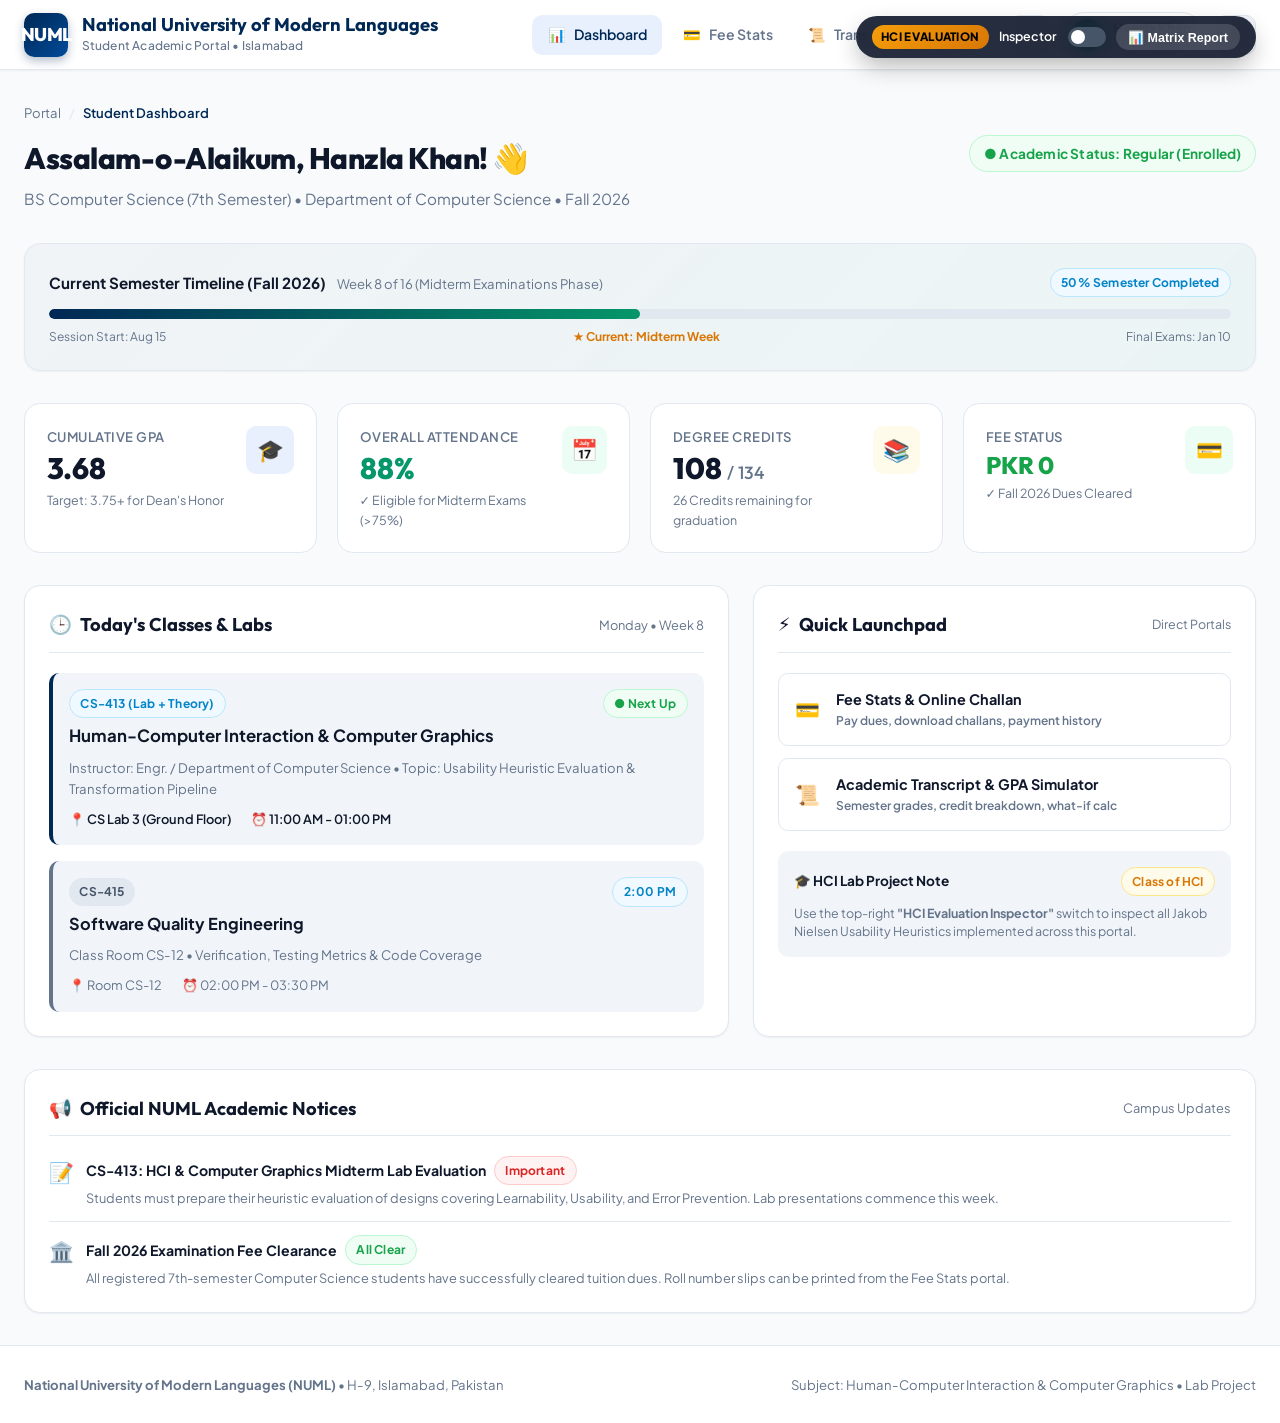
==== dashboard.html @ 7abc5b49 "Initial commit: NUML Student Portal with HCI Heuristic Evaluation (Login, Dashboard, Fee Stats, Tran" ====
<!DOCTYPE html>
<html lang="en">
<head>
  <meta charset="UTF-8">
  <meta name="viewport" content="width=device-width, initial-scale=1.0">
  <title>Student Dashboard | National University of Modern Languages</title>
  <link rel="stylesheet" href="css/style.css">
  <link rel="stylesheet" href="css/hci-inspector.css">
</head>
<body>

  <!-- Global Header (HCI: Consistency & Standards H4) -->
  <header class="portal-header" data-heuristic="H4" data-heuristic-label="H4: Consistent Header Across All Pages">
    <div class="header-inner">
      <a href="dashboard.html" class="brand-wrapper">
        <div class="numl-crest">NUML</div>
        <div class="brand-text">
          <h1>National University of Modern Languages</h1>
          <p>Student Academic Portal • Islamabad</p>
        </div>
      </a>

      <!-- Navigation Links -->
      <nav class="portal-nav" aria-label="Portal main navigation">
        <a href="dashboard.html" class="nav-link active">
          <span>📊</span> Dashboard
        </a>
        <a href="fee-stats.html" class="nav-link">
          <span>💳</span> Fee Stats
        </a>
        <a href="transcript.html" class="nav-link">
          <span>📜</span> Transcript
        </a>
      </nav>

      <!-- Right Header Actions (Theme, Profile, Logout) -->
      <div class="header-actions">
        <button class="icon-btn" id="theme-toggle-btn" aria-label="Toggle theme mode" title="Switch Light/Dark Mode">
          <span id="theme-icon">🌙</span>
        </button>

        <div class="user-profile-badge" title="Logged in as student">
          <div class="user-avatar">H</div>
          <div class="user-details">
            <div class="user-name dynamic-student-name">Hanzla Khan</div>
            <div class="user-id dynamic-student-roll">21-BSCS-042</div>
          </div>
        </div>

        <button class="icon-btn btn-logout" aria-label="Sign Out" title="Sign Out of Portal">
          <span>🚪</span>
        </button>
      </div>
    </div>
  </header>

  <!-- Main Dashboard Content -->
  <main class="main-content">
    
    <!-- Breadcrumbs (HCI: Recognition Rather Than Recall H6) -->
    <nav class="breadcrumbs" aria-label="Breadcrumb" data-heuristic="H6" data-heuristic-label="H6: Recognition via Breadcrumbs">
      <a href="dashboard.html">Portal</a>
      <span class="divider">/</span>
      <span class="current">Student Dashboard</span>
    </nav>

    <!-- Page Header & Greeting -->
    <section class="page-header">
      <div>
        <h2 class="page-title">
          Assalam-o-Alaikum, <span class="dynamic-student-name">Hanzla Khan</span>! 👋
        </h2>
        <p class="page-subtitle">
          BS Computer Science (7th Semester) • Department of Computer Science • Fall 2026
        </p>
      </div>

      <div style="display: flex; gap: 0.75rem; align-items: center;">
        <span class="badge badge-success" style="font-size: 0.85rem; padding: 0.4rem 0.85rem;">
          ● Academic Status: Regular (Enrolled)
        </span>
      </div>
    </section>

    <!-- Visibility of System Status (HCI: H1 Progress & Milestones) -->
    <section class="card" style="margin-bottom: 2rem; background: linear-gradient(135deg, rgba(0, 40, 85, 0.03) 0%, rgba(5, 150, 105, 0.05) 100%);" data-heuristic="H1" data-heuristic-label="H1: Visibility of System Status (Timeline)">
      <div style="display: flex; justify-content: space-between; align-items: center; margin-bottom: 0.75rem; flex-wrap: wrap; gap: 0.5rem;">
        <div>
          <strong style="font-size: 0.95rem; color: var(--text-main);">Current Semester Timeline (Fall 2026)</strong>
          <span style="font-size: 0.82rem; color: var(--text-muted); margin-left: 0.5rem;">Week 8 of 16 (Midterm Examinations Phase)</span>
        </div>
        <span class="badge badge-info">50% Semester Completed</span>
      </div>
      
      <!-- Visual Progress Bar -->
      <div style="height: 10px; background: var(--border-color); border-radius: var(--radius-full); overflow: hidden;">
        <div style="width: 50%; height: 100%; background: linear-gradient(90deg, var(--primary) 0%, var(--secondary) 100%); border-radius: var(--radius-full);"></div>
      </div>

      <div style="display: flex; justify-content: space-between; font-size: 0.75rem; color: var(--text-muted); margin-top: 0.5rem;">
        <span>Session Start: Aug 15</span>
        <span style="font-weight: 700; color: var(--accent-gold);">★ Current: Midterm Week</span>
        <span>Final Exams: Jan 10</span>
      </div>
    </section>

    <!-- Key Stats Grid (HCI: Aesthetic & Minimalist H8 + Recognition H6) -->
    <section class="stats-grid">
      <!-- CGPA Card -->
      <div class="stat-card" data-heuristic="H1" data-heuristic-label="H1: Instant Academic Metric">
        <div class="stat-info">
          <p class="stat-label">Cumulative GPA</p>
          <h3 class="stat-value dynamic-student-cgpa">3.68</h3>
          <span class="stat-desc">Target: 3.75+ for Dean's Honor</span>
        </div>
        <div class="stat-icon primary">🎓</div>
      </div>

      <!-- Attendance Card -->
      <div class="stat-card" data-heuristic="H1" data-heuristic-label="H1: Real-time Attendance Status">
        <div class="stat-info">
          <p class="stat-label">Overall Attendance</p>
          <h3 class="stat-value" style="color: var(--secondary);">88%</h3>
          <span class="stat-desc">✓ Eligible for Midterm Exams (>75%)</span>
        </div>
        <div class="stat-icon secondary">📅</div>
      </div>

      <!-- Credits Card -->
      <div class="stat-card" data-heuristic="H2" data-heuristic-label="H2: Real-World Credit System">
        <div class="stat-info">
          <p class="stat-label">Degree Credits</p>
          <h3 class="stat-value">108 <span style="font-size: 1.1rem; color: var(--text-muted); font-weight: 500;">/ 134</span></h3>
          <span class="stat-desc">26 Credits remaining for graduation</span>
        </div>
        <div class="stat-icon warning">📚</div>
      </div>

      <!-- Fee Status Card -->
      <div class="stat-card" data-heuristic="H1" data-heuristic-label="H1: Clear Financial Status">
        <div class="stat-info">
          <p class="stat-label">Fee Status</p>
          <h3 class="stat-value" style="color: var(--success); font-size: 1.5rem;">PKR 0</h3>
          <span class="stat-desc">✓ Fall 2026 Dues Cleared</span>
        </div>
        <div class="stat-icon secondary">💳</div>
      </div>
    </section>

    <!-- 2 Column Layout: Today's Schedule & Quick Action Launchpad -->
    <div style="display: grid; grid-template-columns: 1.4fr 1fr; gap: 1.5rem; margin-bottom: 2rem;">
      
      <!-- Today's Schedule (HCI: Real-World Match H2 & Prominence of Core Course) -->
      <div class="card" data-heuristic="H2" data-heuristic-label="H2: Authentic NUML Class Schedule">
        <div class="card-header">
          <h3 class="card-title">
            <span>🕒</span> Today's Classes & Labs
          </h3>
          <span style="font-size: 0.8rem; color: var(--text-muted);">Monday • Week 8</span>
        </div>

        <div style="display: flex; flex-direction: column; gap: 1rem;">
          
          <!-- HCI & Computer Graphics (Primary Highlight) -->
          <div style="background: var(--bg-subtle); border-left: 4px solid var(--primary); padding: 1rem; border-radius: var(--radius-md);" data-heuristic="H7" data-heuristic-label="H7: Direct Contextual Information">
            <div style="display: flex; justify-content: space-between; align-items: flex-start; margin-bottom: 0.4rem;">
              <div>
                <span class="badge badge-info" style="margin-bottom: 0.35rem;">CS-413 (Lab + Theory)</span>
                <h4 style="font-size: 1.05rem; font-weight: 700; color: var(--text-main);">
                  Human-Computer Interaction & Computer Graphics
                </h4>
              </div>
              <span class="badge badge-success">● Next Up</span>
            </div>
            
            <p style="font-size: 0.82rem; color: var(--text-muted); margin-bottom: 0.65rem;">
              Instructor: Engr. / Department of Computer Science • Topic: Usability Heuristic Evaluation & Transformation Pipeline
            </p>

            <div style="display: flex; gap: 1.25rem; font-size: 0.8rem; color: var(--text-main); font-weight: 600;">
              <span>📍 CS Lab 3 (Ground Floor)</span>
              <span>⏰ 11:00 AM - 01:00 PM</span>
            </div>
          </div>

          <!-- Software Quality Engineering -->
          <div style="background: var(--bg-subtle); border-left: 4px solid #64748b; padding: 1rem; border-radius: var(--radius-md);">
            <div style="display: flex; justify-content: space-between; align-items: flex-start; margin-bottom: 0.4rem;">
              <div>
                <span class="badge" style="background: #e2e8f0; color: #475569; margin-bottom: 0.35rem;">CS-415</span>
                <h4 style="font-size: 1.02rem; font-weight: 700; color: var(--text-main);">
                  Software Quality Engineering
                </h4>
              </div>
              <span class="badge badge-info">2:00 PM</span>
            </div>
            
            <p style="font-size: 0.82rem; color: var(--text-muted); margin-bottom: 0.65rem;">
              Class Room CS-12 • Verification, Testing Metrics & Code Coverage
            </p>

            <div style="display: flex; gap: 1.25rem; font-size: 0.8rem; color: var(--text-muted);">
              <span>📍 Room CS-12</span>
              <span>⏰ 02:00 PM - 03:30 PM</span>
            </div>
          </div>

        </div>
      </div>

      <!-- Quick Action Launchpad (HCI: Flexibility & Efficiency of Use H7) -->
      <div class="card" data-heuristic="H7" data-heuristic-label="H7: Flexibility & Fast Navigation Shortcuts">
        <div class="card-header">
          <h3 class="card-title">
            <span>⚡</span> Quick Launchpad
          </h3>
          <span style="font-size: 0.78rem; color: var(--text-muted);">Direct Portals</span>
        </div>

        <div style="display: flex; flex-direction: column; gap: 0.75rem;">
          <a href="fee-stats.html" class="btn btn-outline" style="justify-content: flex-start; padding: 0.9rem 1rem;">
            <span style="font-size: 1.25rem;">💳</span>
            <div style="text-align: left; margin-left: 0.5rem;">
              <div style="font-weight: 700; font-size: 0.9rem;">Fee Stats & Online Challan</div>
              <div style="font-size: 0.75rem; color: var(--text-muted);">Pay dues, download challans, payment history</div>
            </div>
          </a>

          <a href="transcript.html" class="btn btn-outline" style="justify-content: flex-start; padding: 0.9rem 1rem;">
            <span style="font-size: 1.25rem;">📜</span>
            <div style="text-align: left; margin-left: 0.5rem;">
              <div style="font-weight: 700; font-size: 0.9rem;">Academic Transcript & GPA Simulator</div>
              <div style="font-size: 0.75rem; color: var(--text-muted);">Semester grades, credit breakdown, what-if calc</div>
            </div>
          </a>

          <div style="background: var(--bg-subtle); padding: 1rem; border-radius: var(--radius-md); margin-top: 0.5rem;">
            <div style="display: flex; align-items: center; justify-content: space-between; margin-bottom: 0.5rem;">
              <strong style="font-size: 0.85rem;">🎓 HCI Lab Project Note</strong>
              <span class="badge badge-warning">Class of HCI</span>
            </div>
            <p style="font-size: 0.78rem; color: var(--text-muted); line-height: 1.5;">
              Use the top-right <strong>"HCI Evaluation Inspector"</strong> switch to inspect all Jakob Nielsen Usability Heuristics implemented across this portal.
            </p>
          </div>
        </div>
      </div>

    </div>

    <!-- Official NUML Academic Announcements (HCI: Help & Recognition H10) -->
    <section class="card" data-heuristic="H10" data-heuristic-label="H10: Announcements & Timely Help">
      <div class="card-header">
        <h3 class="card-title">
          <span>📢</span> Official NUML Academic Notices
        </h3>
        <span style="font-size: 0.8rem; color: var(--text-muted);">Campus Updates</span>
      </div>

      <div style="display: flex; flex-direction: column; gap: 0.85rem;">
        <div style="display: flex; align-items: flex-start; gap: 0.75rem; padding-bottom: 0.75rem; border-bottom: 1px solid var(--border-color);">
          <span style="font-size: 1.25rem;">📝</span>
          <div>
            <div style="display: flex; align-items: center; gap: 0.5rem;">
              <strong style="font-size: 0.88rem;">CS-413: HCI & Computer Graphics Midterm Lab Evaluation</strong>
              <span class="badge badge-danger">Important</span>
            </div>
            <p style="font-size: 0.8rem; color: var(--text-muted); margin-top: 0.2rem;">
              Students must prepare their heuristic evaluation of designs covering Learnability, Usability, and Error Prevention. Lab presentations commence this week.
            </p>
          </div>
        </div>

        <div style="display: flex; align-items: flex-start; gap: 0.75rem;">
          <span style="font-size: 1.25rem;">🏛️</span>
          <div>
            <div style="display: flex; align-items: center; gap: 0.5rem;">
              <strong style="font-size: 0.88rem;">Fall 2026 Examination Fee Clearance</strong>
              <span class="badge badge-success">All Clear</span>
            </div>
            <p style="font-size: 0.8rem; color: var(--text-muted); margin-top: 0.2rem;">
              All registered 7th-semester Computer Science students have successfully cleared tuition dues. Roll number slips can be printed from the Fee Stats portal.
            </p>
          </div>
        </div>
      </div>
    </section>

  </main>

  <!-- Global Footer -->
  <footer class="portal-footer">
    <div class="footer-inner">
      <div>
        <strong>National University of Modern Languages (NUML)</strong> • H-9, Islamabad, Pakistan
      </div>
      <div>
        Subject: Human-Computer Interaction & Computer Graphics • Lab Project
      </div>
    </div>
  </footer>

  <div id="toast-container"></div>

  <!-- Scripts -->
  <script src="js/app.js"></script>
  <script src="js/hci-inspector.js"></script>
</body>
</html>
---- css/style.css ----
/* ==========================================================================
   NUML Student Portal - HCI Evaluation Design System
   Designed for: Easy to Learn, Easy to Use, Less Error
   Colors: NUML Official Navy Blue (#002855), Emerald (#059669), Gold (#d97706)
   ========================================================================== */

@import url('https://fonts.googleapis.com/css2?family=Plus+Jakarta+Sans:wght@300;400;500;600;700;800&family=Outfit:wght@500;600;700;800&family=JetBrains+Mono:wght@400;500;600&display=swap');

:root {
  /* Color Palette - Light Mode */
  --primary: #002855;
  --primary-hover: #001a38;
  --primary-light: #e8f0fe;
  --primary-subtle: #1e40af;
  
  --secondary: #059669;
  --secondary-hover: #047857;
  --secondary-light: #ecfdf5;

  --accent-gold: #d97706;
  --accent-gold-light: #fffbeb;

  --bg-main: #f8fafc;
  --bg-surface: #ffffff;
  --bg-surface-elevated: #ffffff;
  --bg-subtle: #f1f5f9;
  
  --text-main: #0f172a;
  --text-muted: #64748b;
  --text-inverse: #ffffff;
  
  --border-color: #e2e8f0;
  --border-focus: #002855;
  
  --danger: #dc2626;
  --danger-bg: #fef2f2;
  --danger-border: #fecaca;

  --warning: #d97706;
  --warning-bg: #fffbeb;
  --warning-border: #fde68a;

  --success: #16a34a;
  --success-bg: #f0fdf4;
  --success-border: #bbf7d0;

  --info: #0284c7;
  --info-bg: #f0f9ff;
  --info-border: #bae6fd;

  /* Typography */
  --font-sans: 'Plus Jakarta Sans', system-ui, -apple-system, sans-serif;
  --font-display: 'Outfit', var(--font-sans);
  --font-mono: 'JetBrains Mono', monospace;

  /* Elevation & Shadows */
  --shadow-sm: 0 1px 2px 0 rgb(0 0 0 / 0.05);
  --shadow-md: 0 4px 6px -1px rgb(0 0 0 / 0.07), 0 2px 4px -2px rgb(0 0 0 / 0.07);
  --shadow-lg: 0 10px 15px -3px rgb(0 0 0 / 0.08), 0 4px 6px -4px rgb(0 0 0 / 0.05);
  --shadow-xl: 0 20px 25px -5px rgb(0 0 0 / 0.1), 0 8px 10px -6px rgb(0 0 0 / 0.1);

  /* Radii */
  --radius-sm: 6px;
  --radius-md: 10px;
  --radius-lg: 16px;
  --radius-xl: 24px;
  --radius-full: 9999px;

  /* Transitions */
  --transition: all 0.2s cubic-bezier(0.4, 0, 0.2, 1);
  --transition-smooth: all 0.35s cubic-bezier(0.16, 1, 0.3, 1);
}

/* Dark Mode Theme */
[data-theme="dark"] {
  --bg-main: #0b1120;
  --bg-surface: #131d31;
  --bg-surface-elevated: #1e293b;
  --bg-subtle: #192338;
  
  --text-main: #f8fafc;
  --text-muted: #94a3b8;
  --text-inverse: #0f172a;
  
  --border-color: #27354f;
  --border-focus: #3b82f6;

  --primary-light: #1e293b;
  --secondary-light: #064e3b;
  --accent-gold-light: #451a03;

  --danger-bg: #450a0a;
  --danger-border: #7f1d1d;

  --warning-bg: #451a03;
  --warning-border: #78350f;

  --success-bg: #052e16;
  --success-border: #14532d;

  --info-bg: #082f49;
  --info-border: #075985;

  --shadow-md: 0 4px 12px 0 rgb(0 0 0 / 0.3);
  --shadow-lg: 0 12px 24px -4px rgb(0 0 0 / 0.4);
}

/* Reset & Box Sizing */
*, *::before, *::after {
  box-sizing: border-box;
  margin: 0;
  padding: 0;
}

body {
  font-family: var(--font-sans);
  background-color: var(--bg-main);
  color: var(--text-main);
  line-height: 1.6;
  min-height: 100vh;
  display: flex;
  flex-direction: column;
  -webkit-font-smoothing: antialiased;
  transition: background-color 0.3s ease, color 0.3s ease;
}

/* Accessible focus outline */
:focus-visible {
  outline: 2px solid var(--accent-gold);
  outline-offset: 3px;
}

/* ==========================================================================
   Header & Navigation
   ========================================================================== */
.portal-header {
  background: var(--bg-surface);
  border-bottom: 1px solid var(--border-color);
  position: sticky;
  top: 0;
  z-index: 100;
  backdrop-filter: blur(12px);
  box-shadow: var(--shadow-sm);
  transition: var(--transition);
}

.header-inner {
  max-width: 1320px;
  margin: 0 auto;
  padding: 0.75rem 1.5rem;
  display: flex;
  align-items: center;
  justify-content: space-between;
  gap: 1rem;
}

.brand-wrapper {
  display: flex;
  align-items: center;
  gap: 0.85rem;
  text-decoration: none;
  color: inherit;
}

.numl-crest {
  width: 44px;
  height: 44px;
  border-radius: var(--radius-md);
  background: linear-gradient(135deg, var(--primary) 0%, #004b99 100%);
  display: flex;
  align-items: center;
  justify-content: center;
  color: #fff;
  font-weight: 800;
  font-family: var(--font-display);
  font-size: 1.15rem;
  box-shadow: 0 4px 10px rgba(0, 40, 85, 0.3);
  letter-spacing: -0.5px;
}

.brand-text h1 {
  font-family: var(--font-display);
  font-size: 1.15rem;
  font-weight: 700;
  line-height: 1.2;
  color: var(--primary);
}

[data-theme="dark"] .brand-text h1 {
  color: #93c5fd;
}

.brand-text p {
  font-size: 0.75rem;
  color: var(--text-muted);
  font-weight: 500;
  letter-spacing: 0.2px;
}

/* Navigation Links */
.portal-nav {
  display: flex;
  align-items: center;
  gap: 0.35rem;
}

.nav-link {
  display: inline-flex;
  align-items: center;
  gap: 0.5rem;
  padding: 0.55rem 0.95rem;
  font-size: 0.88rem;
  font-weight: 600;
  color: var(--text-muted);
  text-decoration: none;
  border-radius: var(--radius-md);
  transition: var(--transition);
}

.nav-link:hover {
  color: var(--primary);
  background-color: var(--bg-subtle);
}

[data-theme="dark"] .nav-link:hover {
  color: #60a5fa;
}

.nav-link.active {
  color: var(--primary);
  background-color: var(--primary-light);
}

[data-theme="dark"] .nav-link.active {
  color: #93c5fd;
  background-color: rgba(59, 130, 246, 0.15);
}

.nav-badge {
  font-size: 0.7rem;
  padding: 0.15rem 0.45rem;
  border-radius: var(--radius-full);
  background: var(--danger);
  color: white;
  font-weight: 700;
}

/* Header Utilities */
.header-actions {
  display: flex;
  align-items: center;
  gap: 0.75rem;
}

.icon-btn {
  background: var(--bg-subtle);
  border: 1px solid var(--border-color);
  color: var(--text-main);
  width: 40px;
  height: 40px;
  border-radius: var(--radius-md);
  display: flex;
  align-items: center;
  justify-content: center;
  cursor: pointer;
  transition: var(--transition);
}

.icon-btn:hover {
  background: var(--border-color);
  transform: translateY(-1px);
}

.user-profile-badge {
  display: flex;
  align-items: center;
  gap: 0.65rem;
  padding: 0.35rem 0.75rem 0.35rem 0.45rem;
  border: 1px solid var(--border-color);
  border-radius: var(--radius-full);
  background: var(--bg-surface);
  text-decoration: none;
  color: inherit;
  transition: var(--transition);
}

.user-profile-badge:hover {
  border-color: var(--primary);
}

.user-avatar {
  width: 32px;
  height: 32px;
  border-radius: var(--radius-full);
  background: linear-gradient(135deg, var(--secondary) 0%, #10b981 100%);
  color: white;
  display: flex;
  align-items: center;
  justify-content: center;
  font-weight: 700;
  font-size: 0.85rem;
}

.user-details {
  line-height: 1.2;
}

.user-name {
  font-size: 0.82rem;
  font-weight: 700;
}

.user-id {
  font-size: 0.7rem;
  color: var(--text-muted);
}

/* ==========================================================================
   Layout & Containers
   ========================================================================== */
.main-content {
  flex: 1;
  max-width: 1320px;
  width: 100%;
  margin: 0 auto;
  padding: 2rem 1.5rem;
}

.page-header {
  margin-bottom: 2rem;
  display: flex;
  justify-content: space-between;
  align-items: flex-start;
  flex-wrap: wrap;
  gap: 1rem;
}

.page-title {
  font-family: var(--font-display);
  font-size: 1.85rem;
  font-weight: 800;
  color: var(--text-main);
  letter-spacing: -0.5px;
}

.page-subtitle {
  color: var(--text-muted);
  font-size: 0.95rem;
  margin-top: 0.25rem;
}

/* Breadcrumbs (HCI: Recognition over Recall) */
.breadcrumbs {
  display: flex;
  align-items: center;
  gap: 0.5rem;
  font-size: 0.82rem;
  color: var(--text-muted);
  margin-bottom: 0.75rem;
}

.breadcrumbs a {
  color: var(--text-muted);
  text-decoration: none;
  transition: var(--transition);
}

.breadcrumbs a:hover {
  color: var(--primary);
}

.breadcrumbs span.divider {
  color: var(--border-color);
}

.breadcrumbs .current {
  color: var(--primary);
  font-weight: 600;
}

/* ==========================================================================
   Cards & Surfaces
   ========================================================================== */
.card {
  background: var(--bg-surface);
  border: 1px solid var(--border-color);
  border-radius: var(--radius-lg);
  padding: 1.5rem;
  box-shadow: var(--shadow-sm);
  transition: var(--transition);
}

.card:hover {
  box-shadow: var(--shadow-md);
}

.card-header {
  display: flex;
  justify-content: space-between;
  align-items: center;
  margin-bottom: 1.25rem;
  padding-bottom: 0.75rem;
  border-bottom: 1px solid var(--border-color);
}

.card-title {
  font-family: var(--font-display);
  font-size: 1.15rem;
  font-weight: 700;
  display: flex;
  align-items: center;
  gap: 0.5rem;
}

/* Metric / Stat Cards */
.stats-grid {
  display: grid;
  grid-template-columns: repeat(auto-fit, minmax(240px, 1fr));
  gap: 1.25rem;
  margin-bottom: 2rem;
}

.stat-card {
  background: var(--bg-surface);
  border: 1px solid var(--border-color);
  border-radius: var(--radius-lg);
  padding: 1.35rem;
  display: flex;
  align-items: flex-start;
  justify-content: space-between;
  transition: var(--transition);
}

.stat-card:hover {
  transform: translateY(-2px);
  box-shadow: var(--shadow-md);
  border-color: #cbd5e1;
}

.stat-info p.stat-label {
  font-size: 0.82rem;
  font-weight: 600;
  text-transform: uppercase;
  letter-spacing: 0.5px;
  color: var(--text-muted);
  margin-bottom: 0.35rem;
}

.stat-info h3.stat-value {
  font-family: var(--font-display);
  font-size: 1.85rem;
  font-weight: 800;
  line-height: 1.1;
  color: var(--text-main);
}

.stat-info span.stat-desc {
  font-size: 0.78rem;
  color: var(--text-muted);
  display: block;
  margin-top: 0.35rem;
}

.stat-icon {
  width: 48px;
  height: 48px;
  border-radius: var(--radius-md);
  display: flex;
  align-items: center;
  justify-content: center;
  font-size: 1.35rem;
}

.stat-icon.primary { background: var(--primary-light); color: var(--primary); }
.stat-icon.secondary { background: var(--secondary-light); color: var(--secondary); }
.stat-icon.warning { background: var(--accent-gold-light); color: var(--accent-gold); }
.stat-icon.danger { background: var(--danger-bg); color: var(--danger); }

/* ==========================================================================
   Buttons & Interactive Elements
   ========================================================================== */
.btn {
  display: inline-flex;
  align-items: center;
  justify-content: center;
  gap: 0.5rem;
  padding: 0.65rem 1.25rem;
  font-family: var(--font-sans);
  font-size: 0.9rem;
  font-weight: 600;
  border-radius: var(--radius-md);
  border: 1px solid transparent;
  cursor: pointer;
  text-decoration: none;
  transition: var(--transition);
}

.btn-primary {
  background: var(--primary);
  color: #ffffff;
}

.btn-primary:hover {
  background: var(--primary-hover);
  box-shadow: 0 4px 12px rgba(0, 40, 85, 0.25);
  transform: translateY(-1px);
}

.btn-secondary {
  background: var(--secondary);
  color: #ffffff;
}

.btn-secondary:hover {
  background: var(--secondary-hover);
  box-shadow: 0 4px 12px rgba(5, 150, 105, 0.25);
  transform: translateY(-1px);
}

.btn-outline {
  background: transparent;
  border-color: var(--border-color);
  color: var(--text-main);
}

.btn-outline:hover {
  background: var(--bg-subtle);
  border-color: var(--text-muted);
}

.btn-danger {
  background: var(--danger);
  color: #ffffff;
}

.btn-danger:hover {
  background: #b91c1c;
}

.btn-sm {
  padding: 0.4rem 0.85rem;
  font-size: 0.8rem;
  border-radius: var(--radius-sm);
}

.btn-lg {
  padding: 0.85rem 1.65rem;
  font-size: 1rem;
}

.btn-full {
  width: 100%;
}

/* ==========================================================================
   Modern Forms & Input Validation (HCI: Less Error)
   Adhering to modern-web-guidance: :user-invalid and :user-valid
   ========================================================================== */
.form-group {
  margin-bottom: 1.25rem;
  position: relative;
}

.form-label {
  display: flex;
  justify-content: space-between;
  align-items: center;
  font-size: 0.85rem;
  font-weight: 600;
  color: var(--text-main);
  margin-bottom: 0.35rem;
}

.form-hint {
  font-size: 0.78rem;
  color: var(--text-muted);
  display: block;
  margin-bottom: 0.35rem;
}

.input-wrapper {
  position: relative;
  display: flex;
  align-items: center;
}

.input-icon {
  position: absolute;
  left: 1rem;
  color: var(--text-muted);
  pointer-events: none;
}

.form-control {
  width: 100%;
  padding: 0.75rem 1rem;
  font-size: 0.92rem;
  font-family: var(--font-sans);
  background: var(--bg-surface);
  border: 1.5px solid var(--border-color);
  border-radius: var(--radius-md);
  color: var(--text-main);
  transition: var(--transition);
}

.input-with-icon {
  padding-left: 2.75rem;
}

.input-action-btn {
  position: absolute;
  right: 0.75rem;
  background: none;
  border: none;
  color: var(--text-muted);
  cursor: pointer;
  padding: 0.25rem;
  display: flex;
  align-items: center;
  justify-content: center;
  font-size: 1.1rem;
}

.form-control:focus {
  border-color: var(--border-focus);
  box-shadow: 0 0 0 3px rgba(0, 40, 85, 0.15);
  outline: none;
}

/* Modern Web Guidance for Validation */
.form-control:user-invalid {
  border-color: var(--danger);
  background-color: var(--danger-bg);
}

.form-control:user-valid:not(:placeholder-shown) {
  border-color: var(--success);
}

.field-error-msg {
  display: none;
  color: var(--danger);
  font-size: 0.78rem;
  font-weight: 500;
  margin-top: 0.35rem;
  gap: 0.35rem;
  align-items: center;
}

.form-control:user-invalid + .field-error-msg,
.input-wrapper:has(.form-control:user-invalid) + .field-error-msg {
  display: flex;
}

/* Password rules checklist */
.password-rules {
  background: var(--bg-subtle);
  border: 1px solid var(--border-color);
  border-radius: var(--radius-md);
  padding: 0.75rem 1rem;
  margin-top: 0.5rem;
  font-size: 0.78rem;
  list-style: none;
}

.password-rules li {
  display: flex;
  align-items: center;
  gap: 0.5rem;
  color: var(--text-muted);
  margin-bottom: 0.25rem;
}

.password-rules li.valid {
  color: var(--success);
  font-weight: 600;
}

.password-rules li.invalid {
  color: var(--text-muted);
}

/* Capslock indicator */
.capslock-alert {
  display: none;
  background: var(--warning-bg);
  border: 1px solid var(--warning-border);
  color: var(--warning);
  font-size: 0.75rem;
  font-weight: 600;
  padding: 0.35rem 0.65rem;
  border-radius: var(--radius-sm);
  margin-top: 0.35rem;
  align-items: center;
  gap: 0.35rem;
}

/* ==========================================================================
   Data Tables & Badges
   ========================================================================== */
.table-container {
  overflow-x: auto;
  border: 1px solid var(--border-color);
  border-radius: var(--radius-md);
  background: var(--bg-surface);
}

.data-table {
  width: 100%;
  border-collapse: collapse;
  text-align: left;
  font-size: 0.88rem;
}

.data-table th {
  background: var(--bg-subtle);
  color: var(--text-muted);
  font-weight: 700;
  font-size: 0.75rem;
  text-transform: uppercase;
  letter-spacing: 0.5px;
  padding: 0.9rem 1.25rem;
  border-bottom: 1px solid var(--border-color);
}

.data-table td {
  padding: 1rem 1.25rem;
  border-bottom: 1px solid var(--border-color);
  color: var(--text-main);
  vertical-align: middle;
}

.data-table tbody tr:last-child td {
  border-bottom: none;
}

.data-table tbody tr:hover {
  background-color: rgba(0, 40, 85, 0.02);
}

[data-theme="dark"] .data-table tbody tr:hover {
  background-color: rgba(255, 255, 255, 0.02);
}

/* Status Badges */
.badge {
  display: inline-flex;
  align-items: center;
  gap: 0.35rem;
  padding: 0.25rem 0.65rem;
  border-radius: var(--radius-full);
  font-size: 0.75rem;
  font-weight: 700;
  letter-spacing: 0.2px;
}

.badge-success {
  background: var(--success-bg);
  color: var(--success);
  border: 1px solid var(--success-border);
}

.badge-warning {
  background: var(--warning-bg);
  color: var(--warning);
  border: 1px solid var(--warning-border);
}

.badge-danger {
  background: var(--danger-bg);
  color: var(--danger);
  border: 1px solid var(--danger-border);
}

.badge-info {
  background: var(--info-bg);
  color: var(--info);
  border: 1px solid var(--info-border);
}

/* ==========================================================================
   Modals & Native Dialog (HCI: Error Prevention)
   ========================================================================== */
dialog.modal {
  border: none;
  border-radius: var(--radius-xl);
  background: var(--bg-surface);
  color: var(--text-main);
  box-shadow: var(--shadow-xl);
  padding: 0;
  max-width: 540px;
  width: 90%;
  margin: auto;
  position: fixed;
  inset: 0;
  z-index: 1000;
}

dialog.modal::backdrop {
  background: rgba(15, 23, 42, 0.65);
  backdrop-filter: blur(4px);
}

.modal-content {
  padding: 1.75rem;
}

.modal-header {
  display: flex;
  align-items: center;
  justify-content: space-between;
  margin-bottom: 1.25rem;
}

.modal-title {
  font-family: var(--font-display);
  font-size: 1.35rem;
  font-weight: 700;
}

.modal-body {
  margin-bottom: 1.5rem;
  color: var(--text-muted);
  font-size: 0.92rem;
}

.modal-footer {
  display: flex;
  justify-content: flex-end;
  gap: 0.75rem;
  padding-top: 1.25rem;
  border-top: 1px solid var(--border-color);
}

/* ==========================================================================
   Undo Toast Notification (HCI: User Control & Freedom)
   ========================================================================== */
#toast-container {
  position: fixed;
  bottom: 2rem;
  right: 2rem;
  z-index: 9999;
  display: flex;
  flex-direction: column;
  gap: 0.75rem;
  pointer-events: none;
}

.toast {
  pointer-events: auto;
  background: #0f172a;
  color: #ffffff;
  padding: 1rem 1.25rem;
  border-radius: var(--radius-lg);
  box-shadow: var(--shadow-xl);
  display: flex;
  align-items: center;
  gap: 1rem;
  min-width: 320px;
  max-width: 450px;
  animation: slideInUp 0.35s cubic-bezier(0.16, 1, 0.3, 1);
  border: 1px solid rgba(255, 255, 255, 0.1);
}

[data-theme="dark"] .toast {
  background: #1e293b;
  border-color: #334155;
}

.toast-content {
  flex: 1;
}

.toast-title {
  font-weight: 700;
  font-size: 0.88rem;
  display: flex;
  align-items: center;
  gap: 0.35rem;
}

.toast-desc {
  font-size: 0.78rem;
  color: #94a3b8;
  margin-top: 0.2rem;
}

.toast-action-btn {
  background: var(--accent-gold);
  color: #000;
  font-weight: 700;
  padding: 0.35rem 0.75rem;
  border-radius: var(--radius-sm);
  border: none;
  cursor: pointer;
  font-size: 0.8rem;
  transition: var(--transition);
}

.toast-action-btn:hover {
  background: #f59e0b;
}

.toast-progress {
  height: 3px;
  background: rgba(255, 255, 255, 0.2);
  border-radius: var(--radius-full);
  margin-top: 0.5rem;
  overflow: hidden;
}

.toast-progress-bar {
  height: 100%;
  background: var(--accent-gold);
  width: 100%;
  animation: countdown 5s linear forwards;
}

@keyframes countdown {
  from { width: 100%; }
  to { width: 0%; }
}

@keyframes slideInUp {
  from {
    transform: translateY(100%);
    opacity: 0;
  }
  to {
    transform: translateY(0);
    opacity: 1;
  }
}

/* ==========================================================================
   Login Specific Styles
   ========================================================================== */
.login-page-body {
  background: radial-gradient(circle at 10% 20%, rgba(0, 40, 85, 0.05) 0%, rgba(5, 150, 105, 0.03) 90%), var(--bg-main);
  min-height: 100vh;
  display: flex;
  align-items: center;
  justify-content: center;
  padding: 1.5rem;
}

.login-card-container {
  width: 100%;
  max-width: 460px;
}

.login-brand-header {
  text-align: center;
  margin-bottom: 2rem;
}

.login-brand-logo {
  width: 64px;
  height: 64px;
  margin: 0 auto 1rem;
  background: linear-gradient(135deg, var(--primary) 0%, #004b99 100%);
  border-radius: var(--radius-lg);
  display: flex;
  align-items: center;
  justify-content: center;
  color: #fff;
  font-family: var(--font-display);
  font-size: 1.6rem;
  font-weight: 800;
  box-shadow: 0 10px 25px rgba(0, 40, 85, 0.25);
}

.login-card {
  background: var(--bg-surface);
  border: 1px solid var(--border-color);
  border-radius: var(--radius-xl);
  padding: 2.25rem 2rem;
  box-shadow: var(--shadow-xl);
}

.demo-credentials-box {
  background: var(--bg-subtle);
  border: 1px dashed var(--border-color);
  border-radius: var(--radius-md);
  padding: 0.85rem 1rem;
  margin-bottom: 1.5rem;
  display: flex;
  align-items: center;
  justify-content: space-between;
}

.demo-text {
  font-size: 0.8rem;
  color: var(--text-muted);
}

.demo-text strong {
  color: var(--text-main);
}

/* ==========================================================================
   Footer
   ========================================================================== */
.portal-footer {
  background: var(--bg-surface);
  border-top: 1px solid var(--border-color);
  padding: 1.75rem 1.5rem;
  margin-top: auto;
  font-size: 0.82rem;
  color: var(--text-muted);
}

.footer-inner {
  max-width: 1320px;
  margin: 0 auto;
  display: flex;
  align-items: center;
  justify-content: space-between;
  flex-wrap: wrap;
  gap: 1rem;
}

/* ==========================================================================
   Responsive Breakpoints
   ========================================================================== */
@media (max-width: 900px) {
  .portal-nav {
    display: none; /* toggleable on mobile */
  }
  .header-inner {
    padding: 0.75rem 1rem;
  }
}

@media (max-width: 640px) {
  .stats-grid {
    grid-template-columns: 1fr;
  }
  .card-header {
    flex-direction: column;
    align-items: flex-start;
    gap: 0.75rem;
  }
}

/* Print Styles */
@media print {
  .portal-header, .portal-footer, .btn, .icon-btn, #toast-container, .hci-inspector-bar {
    display: none !important;
  }
  body {
    background: white !important;
    color: black !important;
  }
  .card {
    border: 1px solid #ccc !important;
    box-shadow: none !important;
  }
}
---- css/hci-inspector.css ----
/* ==========================================================================
   HCI Heuristic Evaluation Inspector Styles
   Provides interactive visual overlays for Jakob Nielsen's 10 Usability Heuristics
   and Learnability, Usability, Error-Prevention dimensions.
   ========================================================================== */

/* Floating Control Bar */
.hci-floating-bar {
  position: fixed;
  top: 1rem;
  right: 1.5rem;
  z-index: 9990;
  display: flex;
  align-items: center;
  gap: 0.65rem;
  background: rgba(15, 23, 42, 0.9);
  color: #ffffff;
  padding: 0.5rem 1rem;
  border-radius: var(--radius-full);
  box-shadow: 0 10px 25px -3px rgba(0, 0, 0, 0.3), 0 0 0 1px rgba(255, 255, 255, 0.15);
  backdrop-filter: blur(12px);
  font-size: 0.82rem;
  font-weight: 600;
  transition: transform 0.25s ease, box-shadow 0.25s ease;
}

.hci-floating-bar:hover {
  transform: translateY(-2px);
  box-shadow: 0 14px 28px -4px rgba(0, 0, 0, 0.4);
}

.hci-badge-tag {
  background: linear-gradient(135deg, #f59e0b 0%, #d97706 100%);
  color: #000;
  padding: 0.2rem 0.6rem;
  border-radius: var(--radius-full);
  font-size: 0.72rem;
  font-weight: 800;
  letter-spacing: 0.3px;
  text-transform: uppercase;
}

/* Switch styling */
.hci-switch {
  position: relative;
  display: inline-block;
  width: 38px;
  height: 20px;
}

.hci-switch input {
  opacity: 0;
  width: 0;
  height: 0;
}

.hci-slider {
  position: absolute;
  cursor: pointer;
  inset: 0;
  background-color: #475569;
  transition: .3s;
  border-radius: 20px;
}

.hci-slider:before {
  position: absolute;
  content: "";
  height: 14px;
  width: 14px;
  left: 3px;
  bottom: 3px;
  background-color: white;
  transition: .3s;
  border-radius: 50%;
}

.hci-switch input:checked + .hci-slider {
  background-color: #10b981;
}

.hci-switch input:checked + .hci-slider:before {
  transform: translateX(18px);
}

.hci-report-btn {
  background: rgba(255, 255, 255, 0.15);
  color: #fff;
  border: none;
  padding: 0.35rem 0.75rem;
  border-radius: var(--radius-full);
  font-size: 0.78rem;
  font-weight: 600;
  cursor: pointer;
  transition: background 0.2s ease;
  display: inline-flex;
  align-items: center;
  gap: 0.35rem;
}

.hci-report-btn:hover {
  background: rgba(255, 255, 255, 0.28);
}

/* Highlight Overlays when Inspector is ACTIVE */
body.hci-inspector-active [data-heuristic] {
  position: relative !important;
  outline: 2px dashed #f59e0b !important;
  outline-offset: 4px !important;
  transition: outline 0.2s ease;
}

body.hci-inspector-active [data-heuristic]:hover {
  outline-color: #10b981 !important;
  outline-width: 2.5px !important;
}

/* Floating Heuristic Pin */
body.hci-inspector-active [data-heuristic]::after {
  content: attr(data-heuristic-label);
  position: absolute;
  top: -12px;
  right: 12px;
  background: #0f172a;
  color: #fde047;
  font-family: var(--font-mono);
  font-size: 0.68rem;
  font-weight: 700;
  padding: 0.15rem 0.5rem;
  border-radius: var(--radius-sm);
  border: 1px solid #f59e0b;
  box-shadow: 0 4px 8px rgba(0,0,0,0.3);
  z-index: 50;
  pointer-events: none;
  white-space: nowrap;
  letter-spacing: 0.3px;
  animation: popIn 0.25s ease-out;
}

@keyframes popIn {
  from { transform: scale(0.7); opacity: 0; }
  to { transform: scale(1); opacity: 1; }
}

/* Heuristic Modal Content */
.hci-modal-dialog {
  max-width: 820px !important;
}

.hci-matrix-table {
  width: 100%;
  border-collapse: collapse;
  margin: 1.25rem 0;
  font-size: 0.85rem;
}

.hci-matrix-table th {
  background: var(--bg-subtle);
  padding: 0.75rem 1rem;
  text-align: left;
  border: 1px solid var(--border-color);
  font-weight: 700;
  color: var(--text-main);
}

.hci-matrix-table td {
  padding: 0.85rem 1rem;
  border: 1px solid var(--border-color);
  vertical-align: top;
}

.heuristic-code {
  display: inline-block;
  background: var(--primary-light);
  color: var(--primary);
  font-family: var(--font-mono);
  font-weight: 700;
  padding: 0.15rem 0.45rem;
  border-radius: var(--radius-sm);
  font-size: 0.75rem;
}

[data-theme="dark"] .heuristic-code {
  background: #1e293b;
  color: #60a5fa;
}

.pill-core {
  display: inline-block;
  padding: 0.2rem 0.5rem;
  border-radius: var(--radius-sm);
  font-size: 0.72rem;
  font-weight: 700;
}
.pill-learn { background: #dbeafe; color: #1e40af; }
.pill-use { background: #dcfce7; color: #166534; }
.pill-error { background: #fee2e2; color: #991b1b; }

@media (max-width: 768px) {
  .hci-floating-bar {
    top: auto;
    bottom: 1rem;
    right: 1rem;
    left: 1rem;
    justify-content: space-between;
  }
}
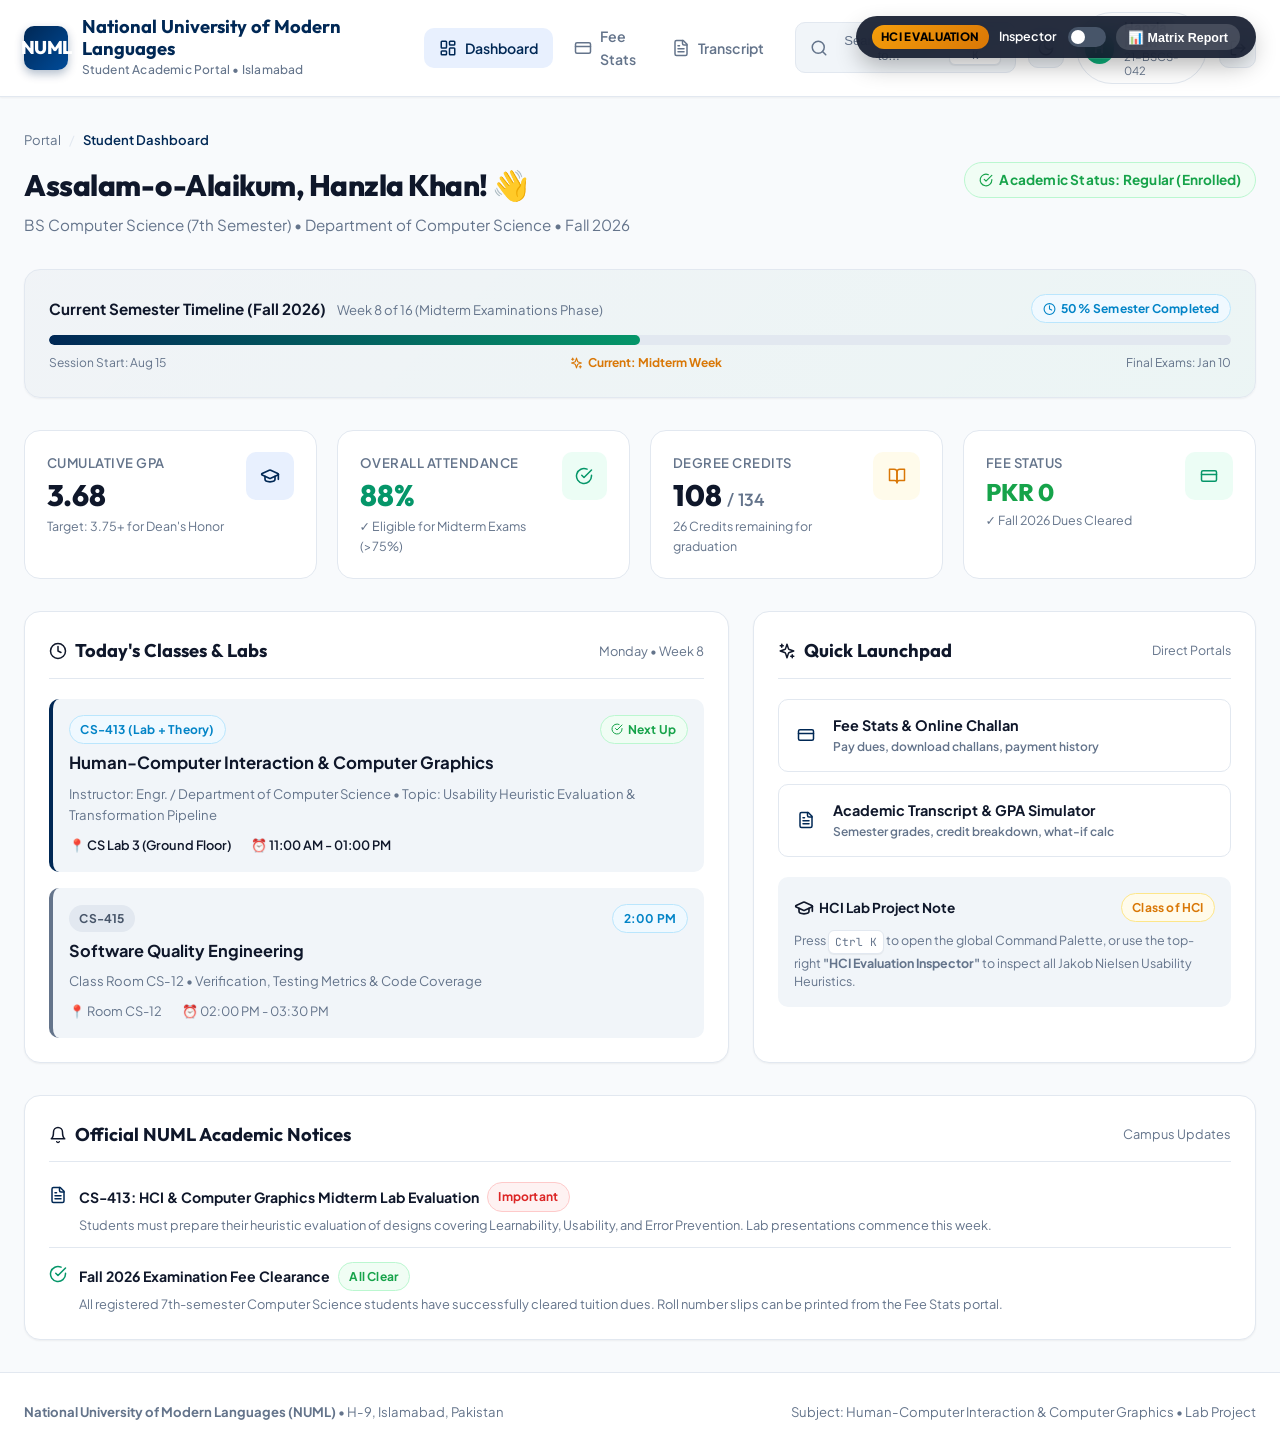
==== commit 7a660fcf: "feat: improve UX with command palette, icon system, and enhanced validation - Add command palette (C" ====
--- a/dashboard.html
+++ b/dashboard.html
@@ -6,6 +6,7 @@
   <title>Student Dashboard | National University of Modern Languages</title>
   <link rel="stylesheet" href="css/style.css">
   <link rel="stylesheet" href="css/hci-inspector.css">
+  <link rel="stylesheet" href="css/command-palette.css">
 </head>
 <body>
 
@@ -23,20 +24,27 @@
       <!-- Navigation Links -->
       <nav class="portal-nav" aria-label="Portal main navigation">
         <a href="dashboard.html" class="nav-link active">
-          <span>📊</span> Dashboard
+          <span data-lucide="layoutDashboard"></span> Dashboard
         </a>
         <a href="fee-stats.html" class="nav-link">
-          <span>💳</span> Fee Stats
+          <span data-lucide="creditCard"></span> Fee Stats
         </a>
         <a href="transcript.html" class="nav-link">
-          <span>📜</span> Transcript
+          <span data-lucide="fileText"></span> Transcript
         </a>
       </nav>
 
-      <!-- Right Header Actions (Theme, Profile, Logout) -->
+      <!-- Right Header Actions (Command Palette Trigger, Theme, Profile, Logout) -->
       <div class="header-actions">
+        <!-- Command Palette Trigger (pacocoursey/cmdk & shadcn/ui) -->
+        <button class="command-trigger-btn" aria-label="Search actions or press Ctrl+K" title="Search actions (Ctrl+K)">
+          <span data-lucide="search"></span>
+          <span>Search or jump to...</span>
+          <kbd class="cmdk-kbd">Ctrl K</kbd>
+        </button>
+
         <button class="icon-btn" id="theme-toggle-btn" aria-label="Toggle theme mode" title="Switch Light/Dark Mode">
-          <span id="theme-icon">🌙</span>
+          <span id="theme-icon" data-lucide="moon"></span>
         </button>
 
         <div class="user-profile-badge" title="Logged in as student">
@@ -48,7 +56,7 @@
         </div>
 
         <button class="icon-btn btn-logout" aria-label="Sign Out" title="Sign Out of Portal">
-          <span>🚪</span>
+          <span data-lucide="logOut"></span>
         </button>
       </div>
     </div>
@@ -76,8 +84,8 @@
       </div>
 
       <div style="display: flex; gap: 0.75rem; align-items: center;">
-        <span class="badge badge-success" style="font-size: 0.85rem; padding: 0.4rem 0.85rem;">
-          ● Academic Status: Regular (Enrolled)
+        <span class="badge badge-success" style="font-size: 0.85rem; padding: 0.4rem 0.85rem; gap: 0.4rem;">
+          <span data-lucide="checkCircle" style="width: 14px; height: 14px;"></span> Academic Status: Regular (Enrolled)
         </span>
       </div>
     </section>
@@ -89,7 +97,9 @@
           <strong style="font-size: 0.95rem; color: var(--text-main);">Current Semester Timeline (Fall 2026)</strong>
           <span style="font-size: 0.82rem; color: var(--text-muted); margin-left: 0.5rem;">Week 8 of 16 (Midterm Examinations Phase)</span>
         </div>
-        <span class="badge badge-info">50% Semester Completed</span>
+        <span class="badge badge-info" style="gap: 0.35rem;">
+          <span data-lucide="clock" style="width: 13px; height: 13px;"></span> 50% Semester Completed
+        </span>
       </div>
       
       <!-- Visual Progress Bar -->
@@ -99,7 +109,9 @@
 
       <div style="display: flex; justify-content: space-between; font-size: 0.75rem; color: var(--text-muted); margin-top: 0.5rem;">
         <span>Session Start: Aug 15</span>
-        <span style="font-weight: 700; color: var(--accent-gold);">★ Current: Midterm Week</span>
+        <span style="font-weight: 700; color: var(--accent-gold); display: flex; align-items: center; gap: 0.3rem;">
+          <span data-lucide="sparkles" style="width: 13px; height: 13px;"></span> Current: Midterm Week
+        </span>
         <span>Final Exams: Jan 10</span>
       </div>
     </section>
@@ -113,7 +125,9 @@
           <h3 class="stat-value dynamic-student-cgpa">3.68</h3>
           <span class="stat-desc">Target: 3.75+ for Dean's Honor</span>
         </div>
-        <div class="stat-icon primary">🎓</div>
+        <div class="stat-icon primary">
+          <span data-lucide="graduationCap"></span>
+        </div>
       </div>
 
       <!-- Attendance Card -->
@@ -123,7 +137,9 @@
           <h3 class="stat-value" style="color: var(--secondary);">88%</h3>
           <span class="stat-desc">✓ Eligible for Midterm Exams (>75%)</span>
         </div>
-        <div class="stat-icon secondary">📅</div>
+        <div class="stat-icon secondary">
+          <span data-lucide="checkCircle"></span>
+        </div>
       </div>
 
       <!-- Credits Card -->
@@ -133,7 +149,9 @@
           <h3 class="stat-value">108 <span style="font-size: 1.1rem; color: var(--text-muted); font-weight: 500;">/ 134</span></h3>
           <span class="stat-desc">26 Credits remaining for graduation</span>
         </div>
-        <div class="stat-icon warning">📚</div>
+        <div class="stat-icon warning">
+          <span data-lucide="bookOpen"></span>
+        </div>
       </div>
 
       <!-- Fee Status Card -->
@@ -143,7 +161,9 @@
           <h3 class="stat-value" style="color: var(--success); font-size: 1.5rem;">PKR 0</h3>
           <span class="stat-desc">✓ Fall 2026 Dues Cleared</span>
         </div>
-        <div class="stat-icon secondary">💳</div>
+        <div class="stat-icon secondary">
+          <span data-lucide="creditCard"></span>
+        </div>
       </div>
     </section>
 
@@ -154,7 +174,7 @@
       <div class="card" data-heuristic="H2" data-heuristic-label="H2: Authentic NUML Class Schedule">
         <div class="card-header">
           <h3 class="card-title">
-            <span>🕒</span> Today's Classes & Labs
+            <span data-lucide="clock"></span> Today's Classes & Labs
           </h3>
           <span style="font-size: 0.8rem; color: var(--text-muted);">Monday • Week 8</span>
         </div>
@@ -170,7 +190,9 @@
                   Human-Computer Interaction & Computer Graphics
                 </h4>
               </div>
-              <span class="badge badge-success">● Next Up</span>
+              <span class="badge badge-success" style="gap: 0.3rem;">
+                <span data-lucide="checkCircle" style="width: 12px; height: 12px;"></span> Next Up
+              </span>
             </div>
             
             <p style="font-size: 0.82rem; color: var(--text-muted); margin-bottom: 0.65rem;">
@@ -212,14 +234,14 @@
       <div class="card" data-heuristic="H7" data-heuristic-label="H7: Flexibility & Fast Navigation Shortcuts">
         <div class="card-header">
           <h3 class="card-title">
-            <span>⚡</span> Quick Launchpad
+            <span data-lucide="sparkles"></span> Quick Launchpad
           </h3>
           <span style="font-size: 0.78rem; color: var(--text-muted);">Direct Portals</span>
         </div>
 
         <div style="display: flex; flex-direction: column; gap: 0.75rem;">
           <a href="fee-stats.html" class="btn btn-outline" style="justify-content: flex-start; padding: 0.9rem 1rem;">
-            <span style="font-size: 1.25rem;">💳</span>
+            <span data-lucide="creditCard" style="width: 22px; height: 22px; color: var(--primary);"></span>
             <div style="text-align: left; margin-left: 0.5rem;">
               <div style="font-weight: 700; font-size: 0.9rem;">Fee Stats & Online Challan</div>
               <div style="font-size: 0.75rem; color: var(--text-muted);">Pay dues, download challans, payment history</div>
@@ -227,7 +249,7 @@
           </a>
 
           <a href="transcript.html" class="btn btn-outline" style="justify-content: flex-start; padding: 0.9rem 1rem;">
-            <span style="font-size: 1.25rem;">📜</span>
+            <span data-lucide="fileText" style="width: 22px; height: 22px; color: var(--primary);"></span>
             <div style="text-align: left; margin-left: 0.5rem;">
               <div style="font-weight: 700; font-size: 0.9rem;">Academic Transcript & GPA Simulator</div>
               <div style="font-size: 0.75rem; color: var(--text-muted);">Semester grades, credit breakdown, what-if calc</div>
@@ -236,11 +258,13 @@
 
           <div style="background: var(--bg-subtle); padding: 1rem; border-radius: var(--radius-md); margin-top: 0.5rem;">
             <div style="display: flex; align-items: center; justify-content: space-between; margin-bottom: 0.5rem;">
-              <strong style="font-size: 0.85rem;">🎓 HCI Lab Project Note</strong>
+              <strong style="font-size: 0.85rem; display: flex; align-items: center; gap: 0.35rem;">
+                <span data-lucide="graduationCap"></span> HCI Lab Project Note
+              </strong>
               <span class="badge badge-warning">Class of HCI</span>
             </div>
             <p style="font-size: 0.78rem; color: var(--text-muted); line-height: 1.5;">
-              Use the top-right <strong>"HCI Evaluation Inspector"</strong> switch to inspect all Jakob Nielsen Usability Heuristics implemented across this portal.
+              Press <kbd class="cmdk-kbd">Ctrl K</kbd> to open the global Command Palette, or use the top-right <strong>"HCI Evaluation Inspector"</strong> to inspect all Jakob Nielsen Usability Heuristics.
             </p>
           </div>
         </div>
@@ -252,14 +276,14 @@
     <section class="card" data-heuristic="H10" data-heuristic-label="H10: Announcements & Timely Help">
       <div class="card-header">
         <h3 class="card-title">
-          <span>📢</span> Official NUML Academic Notices
+          <span data-lucide="bell"></span> Official NUML Academic Notices
         </h3>
         <span style="font-size: 0.8rem; color: var(--text-muted);">Campus Updates</span>
       </div>
 
       <div style="display: flex; flex-direction: column; gap: 0.85rem;">
         <div style="display: flex; align-items: flex-start; gap: 0.75rem; padding-bottom: 0.75rem; border-bottom: 1px solid var(--border-color);">
-          <span style="font-size: 1.25rem;">📝</span>
+          <span data-lucide="fileText" style="color: var(--primary); margin-top: 0.2rem;"></span>
           <div>
             <div style="display: flex; align-items: center; gap: 0.5rem;">
               <strong style="font-size: 0.88rem;">CS-413: HCI & Computer Graphics Midterm Lab Evaluation</strong>
@@ -272,7 +296,7 @@
         </div>
 
         <div style="display: flex; align-items: flex-start; gap: 0.75rem;">
-          <span style="font-size: 1.25rem;">🏛️</span>
+          <span data-lucide="checkCircle" style="color: var(--secondary); margin-top: 0.2rem;"></span>
           <div>
             <div style="display: flex; align-items: center; gap: 0.5rem;">
               <strong style="font-size: 0.88rem;">Fall 2026 Examination Fee Clearance</strong>
@@ -303,7 +327,9 @@
   <div id="toast-container"></div>
 
   <!-- Scripts -->
+  <script src="js/icons.js"></script>
   <script src="js/app.js"></script>
+  <script src="js/command-palette.js"></script>
   <script src="js/hci-inspector.js"></script>
 </body>
 </html>
--- a/css/style.css
+++ b/css/style.css
@@ -1043,7 +1043,107 @@
   }
 }
 
+/* ==========================================================================
+   Gov.UK Design System - Form Error Summary (HCI: Less Error & Learnability)
+   World gold standard for error summary banners and focus redirection
+   ========================================================================== */
+.govuk-error-summary {
+  background: var(--danger-bg);
+  border: 4px solid var(--danger);
+  border-radius: var(--radius-md);
+  padding: 1.25rem 1.5rem;
+  margin-bottom: 1.5rem;
+  display: none;
+  animation: slideInDown 0.25s ease-out;
+}
+
+@keyframes slideInDown {
+  from { transform: translateY(-10px); opacity: 0; }
+  to { transform: translateY(0); opacity: 1; }
+}
+
+.govuk-error-summary__title {
+  font-family: var(--font-display);
+  font-size: 1.1rem;
+  font-weight: 800;
+  color: var(--danger);
+  margin-bottom: 0.5rem;
+  display: flex;
+  align-items: center;
+  gap: 0.5rem;
+}
+
+.govuk-error-summary__list {
+  list-style: none;
+  padding-left: 0;
+  margin: 0;
+  font-size: 0.88rem;
+}
+
+.govuk-error-summary__list li {
+  margin-bottom: 0.35rem;
+}
+
+.govuk-error-summary__list a {
+  color: var(--danger);
+  font-weight: 700;
+  text-decoration: underline;
+  cursor: pointer;
+}
+
+.govuk-error-summary__list a:hover {
+  color: #991b1b;
+}
+
+/* ==========================================================================
+   GitHub Primer - Blankslate Component (Empty State for Filters & Searches)
+   ========================================================================== */
+.blankslate {
+  text-align: center;
+  padding: 3rem 1.5rem;
+  background: var(--bg-surface);
+  border: 1px dashed var(--border-color);
+  border-radius: var(--radius-lg);
+  margin: 1rem 0;
+  display: none;
+}
+
+.blankslate-icon {
+  color: var(--text-muted);
+  margin-bottom: 1rem;
+  display: flex;
+  justify-content: center;
+}
+
+.blankslate-heading {
+  font-size: 1.1rem;
+  font-weight: 700;
+  color: var(--text-main);
+  margin-bottom: 0.35rem;
+}
+
+.blankslate-text {
+  font-size: 0.85rem;
+  color: var(--text-muted);
+  max-width: 420px;
+  margin: 0 auto 1.25rem auto;
+  line-height: 1.5;
+}
+
+/* Lucide Vector Icon Utility */
+.lucide-icon-rendered {
+  display: inline-flex;
+  align-items: center;
+  justify-content: center;
+  vertical-align: middle;
+}
+
+.lucide-icon-rendered svg {
+  display: block;
+}
+
 /* Print Styles */
+
 @media print {
   .portal-header, .portal-footer, .btn, .icon-btn, #toast-container, .hci-inspector-bar {
     display: none !important;
--- a/css/command-palette.css
+++ b/css/command-palette.css
@@ -0,0 +1,204 @@
+/* ==========================================================================
+   Command Palette Component
+   Benchmarked against pacocoursey/cmdk and shadcn/ui Command Primitive
+   ========================================================================== */
+
+/* Trigger button in Navbar */
+.command-trigger-btn {
+  display: inline-flex;
+  align-items: center;
+  gap: 0.65rem;
+  background: var(--bg-subtle);
+  border: 1px solid var(--border-color);
+  color: var(--text-muted);
+  padding: 0.45rem 0.85rem;
+  border-radius: var(--radius-md);
+  font-size: 0.82rem;
+  font-weight: 500;
+  cursor: pointer;
+  transition: var(--transition);
+}
+
+.command-trigger-btn:hover {
+  background: var(--bg-surface);
+  border-color: var(--primary);
+  color: var(--text-main);
+}
+
+.cmdk-kbd {
+  display: inline-flex;
+  align-items: center;
+  gap: 0.2rem;
+  font-family: var(--font-mono);
+  font-size: 0.7rem;
+  background: var(--bg-surface);
+  border: 1px solid var(--border-color);
+  padding: 0.15rem 0.4rem;
+  border-radius: var(--radius-sm);
+  color: var(--text-muted);
+  box-shadow: 0 1px 1px rgba(0, 0, 0, 0.05);
+}
+
+/* Modal Dialog Overlay */
+dialog.cmdk-dialog {
+  border: none;
+  background: transparent;
+  padding: 0;
+  max-width: 620px;
+  width: 90%;
+  margin: 10vh auto auto auto;
+  position: fixed;
+  inset: 0;
+  z-index: 2000;
+  overflow: visible;
+}
+
+dialog.cmdk-dialog::backdrop {
+  background: rgba(15, 23, 42, 0.65);
+  backdrop-filter: blur(8px);
+}
+
+.cmdk-box {
+  background: var(--bg-surface);
+  border: 1px solid var(--border-color);
+  border-radius: var(--radius-lg);
+  box-shadow: var(--shadow-xl), 0 0 0 1px rgba(255, 255, 255, 0.1);
+  overflow: hidden;
+  animation: cmdkScaleIn 0.18s cubic-bezier(0.16, 1, 0.3, 1);
+  display: flex;
+  flex-direction: column;
+}
+
+@keyframes cmdkScaleIn {
+  from {
+    transform: scale(0.96) translateY(-10px);
+    opacity: 0;
+  }
+  to {
+    transform: scale(1) translateY(0);
+    opacity: 1;
+  }
+}
+
+/* Search Header */
+.cmdk-header {
+  display: flex;
+  align-items: center;
+  gap: 0.75rem;
+  padding: 0.85rem 1.25rem;
+  border-bottom: 1px solid var(--border-color);
+  position: relative;
+}
+
+.cmdk-search-input {
+  flex: 1;
+  background: transparent;
+  border: none;
+  font-family: var(--font-sans);
+  font-size: 1rem;
+  color: var(--text-main);
+  outline: none;
+}
+
+.cmdk-search-input::placeholder {
+  color: var(--text-muted);
+}
+
+/* Results List */
+.cmdk-list {
+  max-height: 380px;
+  overflow-y: auto;
+  padding: 0.5rem;
+}
+
+.cmdk-group-label {
+  font-size: 0.7rem;
+  font-weight: 700;
+  text-transform: uppercase;
+  letter-spacing: 0.6px;
+  color: var(--text-muted);
+  padding: 0.5rem 0.75rem 0.25rem;
+}
+
+.cmdk-item {
+  display: flex;
+  align-items: center;
+  justify-content: space-between;
+  padding: 0.65rem 0.75rem;
+  border-radius: var(--radius-md);
+  font-size: 0.86rem;
+  color: var(--text-main);
+  cursor: pointer;
+  transition: background 0.12s ease;
+  user-select: none;
+}
+
+.cmdk-item-left {
+  display: flex;
+  align-items: center;
+  gap: 0.75rem;
+}
+
+.cmdk-item-icon {
+  color: var(--text-muted);
+  display: flex;
+  align-items: center;
+  justify-content: center;
+}
+
+.cmdk-item:hover,
+.cmdk-item.selected {
+  background: var(--primary-light);
+  color: var(--primary);
+}
+
+[data-theme="dark"] .cmdk-item:hover,
+[data-theme="dark"] .cmdk-item.selected {
+  background: rgba(59, 130, 246, 0.15);
+  color: #93c5fd;
+}
+
+.cmdk-item:hover .cmdk-item-icon,
+.cmdk-item.selected .cmdk-item-icon {
+  color: var(--primary);
+}
+
+[data-theme="dark"] .cmdk-item:hover .cmdk-item-icon,
+[data-theme="dark"] .cmdk-item.selected .cmdk-item-icon {
+  color: #93c5fd;
+}
+
+.cmdk-item-badge {
+  font-size: 0.72rem;
+  color: var(--text-muted);
+  background: var(--bg-subtle);
+  border: 1px solid var(--border-color);
+  padding: 0.15rem 0.5rem;
+  border-radius: var(--radius-sm);
+  font-family: var(--font-mono);
+}
+
+/* Empty State */
+.cmdk-empty {
+  padding: 2.5rem 1rem;
+  text-align: center;
+  color: var(--text-muted);
+  font-size: 0.88rem;
+}
+
+/* Footer Instructions */
+.cmdk-footer {
+  display: flex;
+  align-items: center;
+  justify-content: space-between;
+  padding: 0.6rem 1.25rem;
+  border-top: 1px solid var(--border-color);
+  background: var(--bg-subtle);
+  font-size: 0.75rem;
+  color: var(--text-muted);
+}
+
+.cmdk-footer-shortcuts {
+  display: flex;
+  gap: 0.85rem;
+}
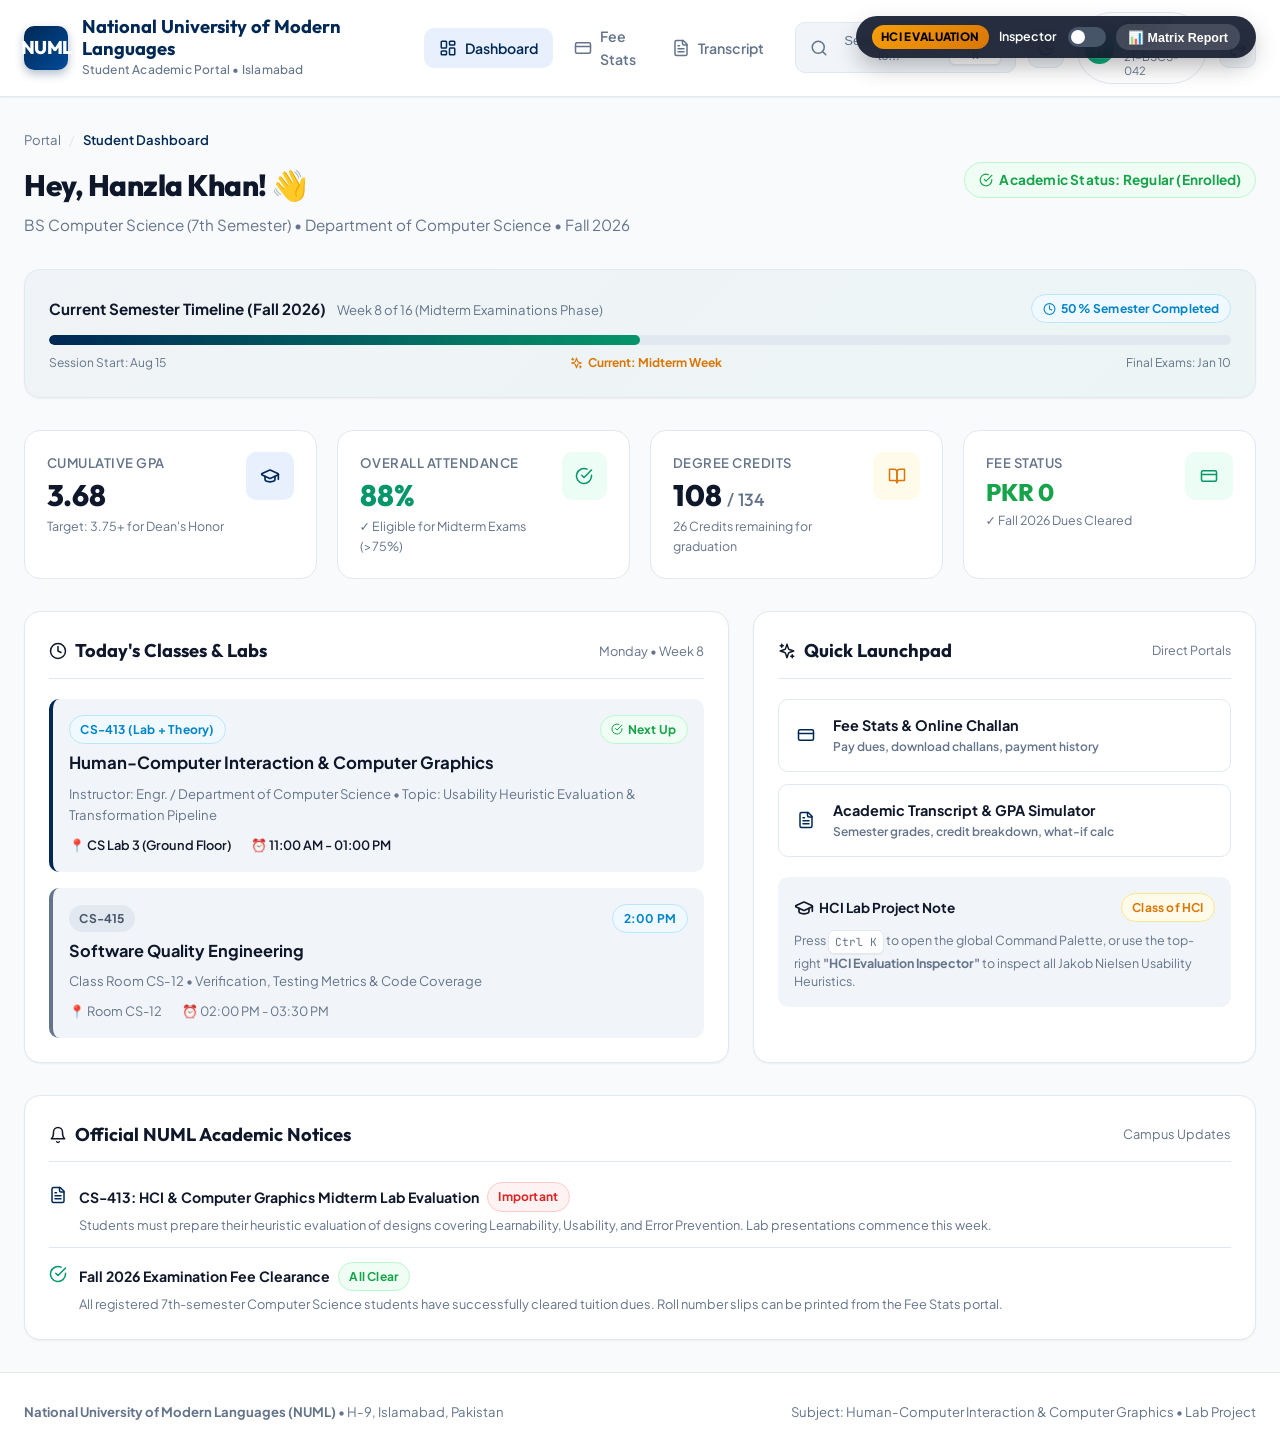
==== commit 64a7e452: "Name modified." ====
--- a/dashboard.html
+++ b/dashboard.html
@@ -1,5 +1,6 @@
 <!DOCTYPE html>
 <html lang="en">
+
 <head>
   <meta charset="UTF-8">
   <meta name="viewport" content="width=device-width, initial-scale=1.0">
@@ -8,6 +9,7 @@
   <link rel="stylesheet" href="css/hci-inspector.css">
   <link rel="stylesheet" href="css/command-palette.css">
 </head>
+
 <body>
 
   <!-- Global Header (HCI: Consistency & Standards H4) -->
@@ -64,9 +66,10 @@
 
   <!-- Main Dashboard Content -->
   <main class="main-content">
-    
+
     <!-- Breadcrumbs (HCI: Recognition Rather Than Recall H6) -->
-    <nav class="breadcrumbs" aria-label="Breadcrumb" data-heuristic="H6" data-heuristic-label="H6: Recognition via Breadcrumbs">
+    <nav class="breadcrumbs" aria-label="Breadcrumb" data-heuristic="H6"
+      data-heuristic-label="H6: Recognition via Breadcrumbs">
       <a href="dashboard.html">Portal</a>
       <span class="divider">/</span>
       <span class="current">Student Dashboard</span>
@@ -76,7 +79,7 @@
     <section class="page-header">
       <div>
         <h2 class="page-title">
-          Assalam-o-Alaikum, <span class="dynamic-student-name">Hanzla Khan</span>! 👋
+          Hey, <span class="dynamic-student-name">Hanzla Sohaib</span>! 👋
         </h2>
         <p class="page-subtitle">
           BS Computer Science (7th Semester) • Department of Computer Science • Fall 2026
@@ -91,23 +94,30 @@
     </section>
 
     <!-- Visibility of System Status (HCI: H1 Progress & Milestones) -->
-    <section class="card" style="margin-bottom: 2rem; background: linear-gradient(135deg, rgba(0, 40, 85, 0.03) 0%, rgba(5, 150, 105, 0.05) 100%);" data-heuristic="H1" data-heuristic-label="H1: Visibility of System Status (Timeline)">
-      <div style="display: flex; justify-content: space-between; align-items: center; margin-bottom: 0.75rem; flex-wrap: wrap; gap: 0.5rem;">
+    <section class="card"
+      style="margin-bottom: 2rem; background: linear-gradient(135deg, rgba(0, 40, 85, 0.03) 0%, rgba(5, 150, 105, 0.05) 100%);"
+      data-heuristic="H1" data-heuristic-label="H1: Visibility of System Status (Timeline)">
+      <div
+        style="display: flex; justify-content: space-between; align-items: center; margin-bottom: 0.75rem; flex-wrap: wrap; gap: 0.5rem;">
         <div>
           <strong style="font-size: 0.95rem; color: var(--text-main);">Current Semester Timeline (Fall 2026)</strong>
-          <span style="font-size: 0.82rem; color: var(--text-muted); margin-left: 0.5rem;">Week 8 of 16 (Midterm Examinations Phase)</span>
+          <span style="font-size: 0.82rem; color: var(--text-muted); margin-left: 0.5rem;">Week 8 of 16 (Midterm
+            Examinations Phase)</span>
         </div>
         <span class="badge badge-info" style="gap: 0.35rem;">
           <span data-lucide="clock" style="width: 13px; height: 13px;"></span> 50% Semester Completed
         </span>
       </div>
-      
+
       <!-- Visual Progress Bar -->
       <div style="height: 10px; background: var(--border-color); border-radius: var(--radius-full); overflow: hidden;">
-        <div style="width: 50%; height: 100%; background: linear-gradient(90deg, var(--primary) 0%, var(--secondary) 100%); border-radius: var(--radius-full);"></div>
-      </div>
-
-      <div style="display: flex; justify-content: space-between; font-size: 0.75rem; color: var(--text-muted); margin-top: 0.5rem;">
+        <div
+          style="width: 50%; height: 100%; background: linear-gradient(90deg, var(--primary) 0%, var(--secondary) 100%); border-radius: var(--radius-full);">
+        </div>
+      </div>
+
+      <div
+        style="display: flex; justify-content: space-between; font-size: 0.75rem; color: var(--text-muted); margin-top: 0.5rem;">
         <span>Session Start: Aug 15</span>
         <span style="font-weight: 700; color: var(--accent-gold); display: flex; align-items: center; gap: 0.3rem;">
           <span data-lucide="sparkles" style="width: 13px; height: 13px;"></span> Current: Midterm Week
@@ -146,7 +156,8 @@
       <div class="stat-card" data-heuristic="H2" data-heuristic-label="H2: Real-World Credit System">
         <div class="stat-info">
           <p class="stat-label">Degree Credits</p>
-          <h3 class="stat-value">108 <span style="font-size: 1.1rem; color: var(--text-muted); font-weight: 500;">/ 134</span></h3>
+          <h3 class="stat-value">108 <span style="font-size: 1.1rem; color: var(--text-muted); font-weight: 500;">/
+              134</span></h3>
           <span class="stat-desc">26 Credits remaining for graduation</span>
         </div>
         <div class="stat-icon warning">
@@ -169,7 +180,7 @@
 
     <!-- 2 Column Layout: Today's Schedule & Quick Action Launchpad -->
     <div style="display: grid; grid-template-columns: 1.4fr 1fr; gap: 1.5rem; margin-bottom: 2rem;">
-      
+
       <!-- Today's Schedule (HCI: Real-World Match H2 & Prominence of Core Course) -->
       <div class="card" data-heuristic="H2" data-heuristic-label="H2: Authentic NUML Class Schedule">
         <div class="card-header">
@@ -180,9 +191,11 @@
         </div>
 
         <div style="display: flex; flex-direction: column; gap: 1rem;">
-          
+
           <!-- HCI & Computer Graphics (Primary Highlight) -->
-          <div style="background: var(--bg-subtle); border-left: 4px solid var(--primary); padding: 1rem; border-radius: var(--radius-md);" data-heuristic="H7" data-heuristic-label="H7: Direct Contextual Information">
+          <div
+            style="background: var(--bg-subtle); border-left: 4px solid var(--primary); padding: 1rem; border-radius: var(--radius-md);"
+            data-heuristic="H7" data-heuristic-label="H7: Direct Contextual Information">
             <div style="display: flex; justify-content: space-between; align-items: flex-start; margin-bottom: 0.4rem;">
               <div>
                 <span class="badge badge-info" style="margin-bottom: 0.35rem;">CS-413 (Lab + Theory)</span>
@@ -194,9 +207,10 @@
                 <span data-lucide="checkCircle" style="width: 12px; height: 12px;"></span> Next Up
               </span>
             </div>
-            
+
             <p style="font-size: 0.82rem; color: var(--text-muted); margin-bottom: 0.65rem;">
-              Instructor: Engr. / Department of Computer Science • Topic: Usability Heuristic Evaluation & Transformation Pipeline
+              Instructor: Engr. / Department of Computer Science • Topic: Usability Heuristic Evaluation &
+              Transformation Pipeline
             </p>
 
             <div style="display: flex; gap: 1.25rem; font-size: 0.8rem; color: var(--text-main); font-weight: 600;">
@@ -206,7 +220,8 @@
           </div>
 
           <!-- Software Quality Engineering -->
-          <div style="background: var(--bg-subtle); border-left: 4px solid #64748b; padding: 1rem; border-radius: var(--radius-md);">
+          <div
+            style="background: var(--bg-subtle); border-left: 4px solid #64748b; padding: 1rem; border-radius: var(--radius-md);">
             <div style="display: flex; justify-content: space-between; align-items: flex-start; margin-bottom: 0.4rem;">
               <div>
                 <span class="badge" style="background: #e2e8f0; color: #475569; margin-bottom: 0.35rem;">CS-415</span>
@@ -216,7 +231,7 @@
               </div>
               <span class="badge badge-info">2:00 PM</span>
             </div>
-            
+
             <p style="font-size: 0.82rem; color: var(--text-muted); margin-bottom: 0.65rem;">
               Class Room CS-12 • Verification, Testing Metrics & Code Coverage
             </p>
@@ -244,7 +259,8 @@
             <span data-lucide="creditCard" style="width: 22px; height: 22px; color: var(--primary);"></span>
             <div style="text-align: left; margin-left: 0.5rem;">
               <div style="font-weight: 700; font-size: 0.9rem;">Fee Stats & Online Challan</div>
-              <div style="font-size: 0.75rem; color: var(--text-muted);">Pay dues, download challans, payment history</div>
+              <div style="font-size: 0.75rem; color: var(--text-muted);">Pay dues, download challans, payment history
+              </div>
             </div>
           </a>
 
@@ -252,11 +268,13 @@
             <span data-lucide="fileText" style="width: 22px; height: 22px; color: var(--primary);"></span>
             <div style="text-align: left; margin-left: 0.5rem;">
               <div style="font-weight: 700; font-size: 0.9rem;">Academic Transcript & GPA Simulator</div>
-              <div style="font-size: 0.75rem; color: var(--text-muted);">Semester grades, credit breakdown, what-if calc</div>
+              <div style="font-size: 0.75rem; color: var(--text-muted);">Semester grades, credit breakdown, what-if calc
+              </div>
             </div>
           </a>
 
-          <div style="background: var(--bg-subtle); padding: 1rem; border-radius: var(--radius-md); margin-top: 0.5rem;">
+          <div
+            style="background: var(--bg-subtle); padding: 1rem; border-radius: var(--radius-md); margin-top: 0.5rem;">
             <div style="display: flex; align-items: center; justify-content: space-between; margin-bottom: 0.5rem;">
               <strong style="font-size: 0.85rem; display: flex; align-items: center; gap: 0.35rem;">
                 <span data-lucide="graduationCap"></span> HCI Lab Project Note
@@ -264,7 +282,8 @@
               <span class="badge badge-warning">Class of HCI</span>
             </div>
             <p style="font-size: 0.78rem; color: var(--text-muted); line-height: 1.5;">
-              Press <kbd class="cmdk-kbd">Ctrl K</kbd> to open the global Command Palette, or use the top-right <strong>"HCI Evaluation Inspector"</strong> to inspect all Jakob Nielsen Usability Heuristics.
+              Press <kbd class="cmdk-kbd">Ctrl K</kbd> to open the global Command Palette, or use the top-right
+              <strong>"HCI Evaluation Inspector"</strong> to inspect all Jakob Nielsen Usability Heuristics.
             </p>
           </div>
         </div>
@@ -282,7 +301,8 @@
       </div>
 
       <div style="display: flex; flex-direction: column; gap: 0.85rem;">
-        <div style="display: flex; align-items: flex-start; gap: 0.75rem; padding-bottom: 0.75rem; border-bottom: 1px solid var(--border-color);">
+        <div
+          style="display: flex; align-items: flex-start; gap: 0.75rem; padding-bottom: 0.75rem; border-bottom: 1px solid var(--border-color);">
           <span data-lucide="fileText" style="color: var(--primary); margin-top: 0.2rem;"></span>
           <div>
             <div style="display: flex; align-items: center; gap: 0.5rem;">
@@ -290,7 +310,8 @@
               <span class="badge badge-danger">Important</span>
             </div>
             <p style="font-size: 0.8rem; color: var(--text-muted); margin-top: 0.2rem;">
-              Students must prepare their heuristic evaluation of designs covering Learnability, Usability, and Error Prevention. Lab presentations commence this week.
+              Students must prepare their heuristic evaluation of designs covering Learnability, Usability, and Error
+              Prevention. Lab presentations commence this week.
             </p>
           </div>
         </div>
@@ -303,7 +324,8 @@
               <span class="badge badge-success">All Clear</span>
             </div>
             <p style="font-size: 0.8rem; color: var(--text-muted); margin-top: 0.2rem;">
-              All registered 7th-semester Computer Science students have successfully cleared tuition dues. Roll number slips can be printed from the Fee Stats portal.
+              All registered 7th-semester Computer Science students have successfully cleared tuition dues. Roll number
+              slips can be printed from the Fee Stats portal.
             </p>
           </div>
         </div>
@@ -332,4 +354,5 @@
   <script src="js/command-palette.js"></script>
   <script src="js/hci-inspector.js"></script>
 </body>
-</html>
+
+</html>
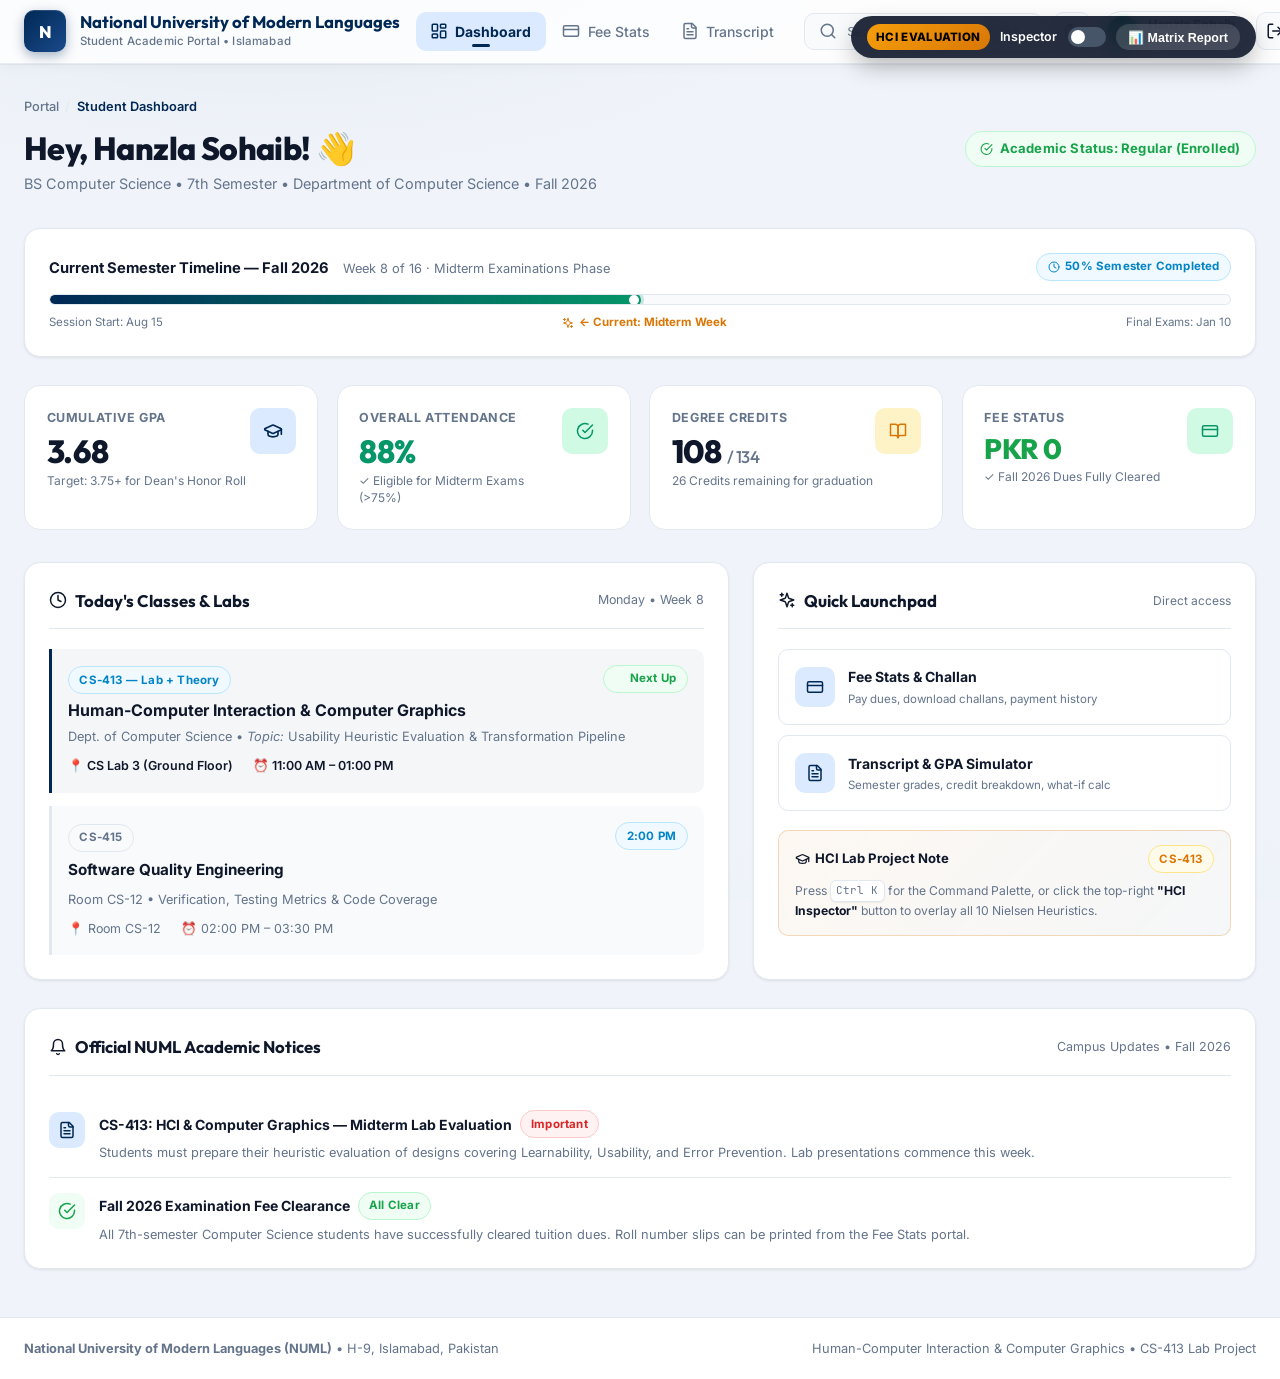
==== commit 218dafd7: "feat(ui): premium visual and UX overhaul across all 4 pages - glassmorphism header, split-panel logi" ====
--- a/dashboard.html
+++ b/dashboard.html
@@ -5,18 +5,129 @@
   <meta charset="UTF-8">
   <meta name="viewport" content="width=device-width, initial-scale=1.0">
   <title>Student Dashboard | National University of Modern Languages</title>
+  <meta name="description" content="NUML student dashboard — view GPA, attendance, today's schedule, announcements, and quick access to fee and transcript portals.">
   <link rel="stylesheet" href="css/style.css">
   <link rel="stylesheet" href="css/hci-inspector.css">
   <link rel="stylesheet" href="css/command-palette.css">
+
+  <style>
+    /* Page-level: timeline progress label row */
+    .timeline-labels {
+      display: flex;
+      justify-content: space-between;
+      font-size: 0.72rem;
+      color: var(--text-muted);
+      margin-top: 0.5rem;
+    }
+    .timeline-mid-label {
+      font-weight: 700;
+      color: var(--accent-gold);
+      display: flex;
+      align-items: center;
+      gap: 0.3rem;
+    }
+    /* Launchpad buttons */
+    .launch-btn {
+      display: flex;
+      align-items: center;
+      gap: 0.85rem;
+      padding: 0.95rem 1rem;
+      border: 1.5px solid var(--border-color);
+      border-radius: var(--radius-md);
+      background: var(--bg-surface);
+      text-decoration: none;
+      color: var(--text-main);
+      transition: var(--transition);
+      width: 100%;
+    }
+    .launch-btn:hover {
+      border-color: var(--primary);
+      background: var(--primary-light);
+      color: var(--primary);
+      transform: translateX(3px);
+      box-shadow: var(--shadow-sm);
+    }
+    [data-theme="dark"] .launch-btn:hover {
+      color: #93c5fd;
+      background: rgba(59, 130, 246, 0.08);
+      border-color: #60a5fa;
+    }
+    .launch-btn-icon {
+      width: 40px; height: 40px;
+      border-radius: var(--radius-md);
+      background: var(--primary-light);
+      color: var(--primary);
+      display: flex; align-items: center; justify-content: center;
+      flex-shrink: 0;
+      transition: var(--transition);
+    }
+    [data-theme="dark"] .launch-btn-icon {
+      background: rgba(59, 130, 246, 0.12);
+      color: #93c5fd;
+    }
+    .launch-btn:hover .launch-btn-icon {
+      background: var(--primary);
+      color: #fff;
+    }
+    [data-theme="dark"] .launch-btn:hover .launch-btn-icon {
+      background: #60a5fa;
+      color: #0f172a;
+    }
+    .launch-btn-text-main { font-weight: 700; font-size: 0.875rem; }
+    .launch-btn-text-sub { font-size: 0.72rem; color: var(--text-muted); margin-top: 0.1rem; }
+    /* HCI Info note box */
+    .hci-note-box {
+      background: linear-gradient(135deg, rgba(217, 119, 6, 0.05), rgba(0, 40, 85, 0.04));
+      border: 1.5px solid rgba(217, 119, 6, 0.25);
+      border-radius: var(--radius-md);
+      padding: 0.9rem 1rem;
+      margin-top: 0.5rem;
+    }
+    .hci-note-title {
+      display: flex;
+      align-items: center;
+      justify-content: space-between;
+      margin-bottom: 0.4rem;
+    }
+    .hci-note-strong {
+      font-size: 0.82rem;
+      font-weight: 700;
+      display: flex;
+      align-items: center;
+      gap: 0.35rem;
+    }
+    .hci-note-body {
+      font-size: 0.76rem;
+      color: var(--text-muted);
+      line-height: 1.55;
+    }
+    /* Announcement notice item */
+    .notice-item {
+      display: flex;
+      align-items: flex-start;
+      gap: 0.85rem;
+      padding: 0.9rem 0;
+      border-bottom: 1px solid var(--border-color);
+    }
+    .notice-item:last-child { border-bottom: none; padding-bottom: 0; }
+    .notice-icon-wrap {
+      width: 36px; height: 36px;
+      border-radius: var(--radius-md);
+      display: flex; align-items: center; justify-content: center;
+      flex-shrink: 0;
+    }
+    .notice-icon-wrap.primary-icon { background: var(--primary-light); color: var(--primary); }
+    .notice-icon-wrap.success-icon { background: var(--success-bg); color: var(--success); }
+  </style>
 </head>
 
 <body>
 
   <!-- Global Header (HCI: Consistency & Standards H4) -->
-  <header class="portal-header" data-heuristic="H4" data-heuristic-label="H4: Consistent Header Across All Pages">
+  <header class="portal-header" data-heuristic="H4" data-heuristic-label="H4: Consistent Navigation Header Across All Pages">
     <div class="header-inner">
       <a href="dashboard.html" class="brand-wrapper">
-        <div class="numl-crest">NUML</div>
+        <div class="numl-crest">N</div>
         <div class="brand-text">
           <h1>National University of Modern Languages</h1>
           <p>Student Academic Portal • Islamabad</p>
@@ -36,10 +147,9 @@
         </a>
       </nav>
 
-      <!-- Right Header Actions (Command Palette Trigger, Theme, Profile, Logout) -->
+      <!-- Header Actions -->
       <div class="header-actions">
-        <!-- Command Palette Trigger (pacocoursey/cmdk & shadcn/ui) -->
-        <button class="command-trigger-btn" aria-label="Search actions or press Ctrl+K" title="Search actions (Ctrl+K)">
+        <button class="command-trigger-btn" aria-label="Open command palette (Ctrl+K)" title="Search actions (Ctrl+K)">
           <span data-lucide="search"></span>
           <span>Search or jump to...</span>
           <kbd class="cmdk-kbd">Ctrl K</kbd>
@@ -52,7 +162,7 @@
         <div class="user-profile-badge" title="Logged in as student">
           <div class="user-avatar">H</div>
           <div class="user-details">
-            <div class="user-name dynamic-student-name">Hanzla Khan</div>
+            <div class="user-name dynamic-student-name">Hanzla Sohaib</div>
             <div class="user-id dynamic-student-roll">21-BSCS-042</div>
           </div>
         </div>
@@ -64,12 +174,11 @@
     </div>
   </header>
 
-  <!-- Main Dashboard Content -->
+  <!-- Main Content -->
   <main class="main-content">
 
     <!-- Breadcrumbs (HCI: Recognition Rather Than Recall H6) -->
-    <nav class="breadcrumbs" aria-label="Breadcrumb" data-heuristic="H6"
-      data-heuristic-label="H6: Recognition via Breadcrumbs">
+    <nav class="breadcrumbs" aria-label="Breadcrumb" data-heuristic="H6" data-heuristic-label="H6: Breadcrumbs for Recognition Rather Than Recall">
       <a href="dashboard.html">Portal</a>
       <span class="divider">/</span>
       <span class="current">Student Dashboard</span>
@@ -82,82 +191,78 @@
           Hey, <span class="dynamic-student-name">Hanzla Sohaib</span>! 👋
         </h2>
         <p class="page-subtitle">
-          BS Computer Science (7th Semester) • Department of Computer Science • Fall 2026
+          BS Computer Science • 7th Semester • Department of Computer Science • Fall 2026
         </p>
       </div>
 
-      <div style="display: flex; gap: 0.75rem; align-items: center;">
-        <span class="badge badge-success" style="font-size: 0.85rem; padding: 0.4rem 0.85rem; gap: 0.4rem;">
-          <span data-lucide="checkCircle" style="width: 14px; height: 14px;"></span> Academic Status: Regular (Enrolled)
+      <div style="display: flex; gap: 0.6rem; align-items: center;">
+        <span class="badge badge-success" style="font-size: 0.82rem; padding: 0.38rem 0.9rem; gap: 0.4rem;">
+          <span data-lucide="checkCircle" style="width: 13px; height: 13px;"></span>
+          Academic Status: Regular (Enrolled)
         </span>
       </div>
     </section>
 
-    <!-- Visibility of System Status (HCI: H1 Progress & Milestones) -->
-    <section class="card"
-      style="margin-bottom: 2rem; background: linear-gradient(135deg, rgba(0, 40, 85, 0.03) 0%, rgba(5, 150, 105, 0.05) 100%);"
-      data-heuristic="H1" data-heuristic-label="H1: Visibility of System Status (Timeline)">
-      <div
-        style="display: flex; justify-content: space-between; align-items: center; margin-bottom: 0.75rem; flex-wrap: wrap; gap: 0.5rem;">
+    <!-- ─── Semester Timeline (HCI: H1 Visibility of System Status) ─── -->
+    <section class="card" style="margin-bottom: 1.75rem;" data-heuristic="H1" data-heuristic-label="H1: Visibility of System Status — Semester Timeline">
+      <div style="display: flex; justify-content: space-between; align-items: center; margin-bottom: 0.85rem; flex-wrap: wrap; gap: 0.5rem;">
         <div>
-          <strong style="font-size: 0.95rem; color: var(--text-main);">Current Semester Timeline (Fall 2026)</strong>
-          <span style="font-size: 0.82rem; color: var(--text-muted); margin-left: 0.5rem;">Week 8 of 16 (Midterm
-            Examinations Phase)</span>
+          <strong style="font-size: 0.92rem;">Current Semester Timeline — Fall 2026</strong>
+          <span style="font-size: 0.8rem; color: var(--text-muted); margin-left: 0.65rem;">Week 8 of 16 &middot; Midterm Examinations Phase</span>
         </div>
         <span class="badge badge-info" style="gap: 0.35rem;">
-          <span data-lucide="clock" style="width: 13px; height: 13px;"></span> 50% Semester Completed
+          <span data-lucide="clock" style="width: 12px; height: 12px;"></span> 50% Semester Completed
         </span>
       </div>
 
-      <!-- Visual Progress Bar -->
-      <div style="height: 10px; background: var(--border-color); border-radius: var(--radius-full); overflow: hidden;">
-        <div
-          style="width: 50%; height: 100%; background: linear-gradient(90deg, var(--primary) 0%, var(--secondary) 100%); border-radius: var(--radius-full);">
-        </div>
-      </div>
-
-      <div
-        style="display: flex; justify-content: space-between; font-size: 0.75rem; color: var(--text-muted); margin-top: 0.5rem;">
+      <!-- Progress Track -->
+      <div style="height: 11px; background: var(--bg-subtle); border-radius: var(--radius-full); overflow: hidden; border: 1px solid var(--border-color);">
+        <div style="width: 50%; height: 100%; background: linear-gradient(90deg, var(--primary) 0%, var(--secondary) 100%); border-radius: var(--radius-full); position: relative;">
+          <div style="position: absolute; right: -1px; top: 50%; transform: translateY(-50%); width: 14px; height: 14px; background: white; border: 2.5px solid var(--secondary); border-radius: 50%; box-shadow: 0 0 0 3px rgba(5,150,105,0.2);"></div>
+        </div>
+      </div>
+
+      <div class="timeline-labels">
         <span>Session Start: Aug 15</span>
-        <span style="font-weight: 700; color: var(--accent-gold); display: flex; align-items: center; gap: 0.3rem;">
-          <span data-lucide="sparkles" style="width: 13px; height: 13px;"></span> Current: Midterm Week
+        <span class="timeline-mid-label">
+          <span data-lucide="sparkles" style="width: 12px; height: 12px;"></span> ← Current: Midterm Week
         </span>
         <span>Final Exams: Jan 10</span>
       </div>
     </section>
 
-    <!-- Key Stats Grid (HCI: Aesthetic & Minimalist H8 + Recognition H6) -->
-    <section class="stats-grid">
-      <!-- CGPA Card -->
-      <div class="stat-card" data-heuristic="H1" data-heuristic-label="H1: Instant Academic Metric">
+    <!-- ─── Key Stats Grid (HCI: H8 Aesthetic & Minimalist + H1 Instant Status) ─── -->
+    <section class="stats-grid" data-heuristic="H8" data-heuristic-label="H8: Aesthetic & Minimalist — Key Metrics at a Glance">
+
+      <!-- CGPA -->
+      <div class="stat-card">
         <div class="stat-info">
           <p class="stat-label">Cumulative GPA</p>
           <h3 class="stat-value dynamic-student-cgpa">3.68</h3>
-          <span class="stat-desc">Target: 3.75+ for Dean's Honor</span>
+          <span class="stat-desc">Target: 3.75+ for Dean's Honor Roll</span>
         </div>
         <div class="stat-icon primary">
           <span data-lucide="graduationCap"></span>
         </div>
       </div>
 
-      <!-- Attendance Card -->
-      <div class="stat-card" data-heuristic="H1" data-heuristic-label="H1: Real-time Attendance Status">
+      <!-- Attendance -->
+      <div class="stat-card green-accent">
         <div class="stat-info">
           <p class="stat-label">Overall Attendance</p>
           <h3 class="stat-value" style="color: var(--secondary);">88%</h3>
-          <span class="stat-desc">✓ Eligible for Midterm Exams (>75%)</span>
+          <span class="stat-desc">✓ Eligible for Midterm Exams (&gt;75%)</span>
         </div>
         <div class="stat-icon secondary">
           <span data-lucide="checkCircle"></span>
         </div>
       </div>
 
-      <!-- Credits Card -->
-      <div class="stat-card" data-heuristic="H2" data-heuristic-label="H2: Real-World Credit System">
+      <!-- Credits -->
+      <div class="stat-card gold-accent">
         <div class="stat-info">
           <p class="stat-label">Degree Credits</p>
-          <h3 class="stat-value">108 <span style="font-size: 1.1rem; color: var(--text-muted); font-weight: 500;">/
-              134</span></h3>
+          <h3 class="stat-value">108 <span style="font-size: 1.05rem; color: var(--text-muted); font-weight: 500;">/ 134</span></h3>
           <span class="stat-desc">26 Credits remaining for graduation</span>
         </div>
         <div class="stat-icon warning">
@@ -165,12 +270,12 @@
         </div>
       </div>
 
-      <!-- Fee Status Card -->
-      <div class="stat-card" data-heuristic="H1" data-heuristic-label="H1: Clear Financial Status">
+      <!-- Fee Status -->
+      <div class="stat-card green-accent">
         <div class="stat-info">
           <p class="stat-label">Fee Status</p>
-          <h3 class="stat-value" style="color: var(--success); font-size: 1.5rem;">PKR 0</h3>
-          <span class="stat-desc">✓ Fall 2026 Dues Cleared</span>
+          <h3 class="stat-value" style="color: var(--success); font-size: 1.75rem;">PKR 0</h3>
+          <span class="stat-desc">✓ Fall 2026 Dues Fully Cleared</span>
         </div>
         <div class="stat-icon secondary">
           <span data-lucide="creditCard"></span>
@@ -178,112 +283,108 @@
       </div>
     </section>
 
-    <!-- 2 Column Layout: Today's Schedule & Quick Action Launchpad -->
-    <div style="display: grid; grid-template-columns: 1.4fr 1fr; gap: 1.5rem; margin-bottom: 2rem;">
-
-      <!-- Today's Schedule (HCI: Real-World Match H2 & Prominence of Core Course) -->
-      <div class="card" data-heuristic="H2" data-heuristic-label="H2: Authentic NUML Class Schedule">
+    <!-- ─── Two-column: Schedule + Launchpad ─── -->
+    <div style="display: grid; grid-template-columns: 1.4fr 1fr; gap: 1.5rem; margin-bottom: 1.75rem;">
+
+      <!-- Today's Schedule (HCI: H2 Real-World Match & H7 Contextual Info) -->
+      <div class="card" data-heuristic="H2" data-heuristic-label="H2: Authentic Real-World NUML Class Schedule">
         <div class="card-header">
           <h3 class="card-title">
-            <span data-lucide="clock"></span> Today's Classes & Labs
+            <span data-lucide="clock"></span> Today's Classes &amp; Labs
           </h3>
-          <span style="font-size: 0.8rem; color: var(--text-muted);">Monday • Week 8</span>
-        </div>
-
-        <div style="display: flex; flex-direction: column; gap: 1rem;">
-
-          <!-- HCI & Computer Graphics (Primary Highlight) -->
-          <div
-            style="background: var(--bg-subtle); border-left: 4px solid var(--primary); padding: 1rem; border-radius: var(--radius-md);"
-            data-heuristic="H7" data-heuristic-label="H7: Direct Contextual Information">
+          <span style="font-size: 0.78rem; color: var(--text-muted);">Monday &bull; Week 8</span>
+        </div>
+
+        <div style="display: flex; flex-direction: column; gap: 0.85rem;">
+
+          <!-- HCI & CG — Primary Highlighted -->
+          <div class="class-item highlight" data-heuristic="H7" data-heuristic-label="H7: Contextually Prominent Core Subject (CS-413)">
+            <div style="display: flex; justify-content: space-between; align-items: flex-start; margin-bottom: 0.45rem;">
+              <div>
+                <span class="badge badge-info" style="margin-bottom: 0.35rem;">CS-413 &mdash; Lab + Theory</span>
+                <h4 style="font-size: 1rem; font-weight: 700; color: var(--text-main); line-height: 1.3;">
+                  Human-Computer Interaction &amp; Computer Graphics
+                </h4>
+              </div>
+              <span class="badge badge-success" style="gap: 0.3rem; flex-shrink: 0;">
+                <span data-lucide="zap" style="width: 11px; height: 11px;"></span> Next Up
+              </span>
+            </div>
+            <p style="font-size: 0.8rem; color: var(--text-muted); margin-bottom: 0.6rem; line-height: 1.45;">
+              Dept. of Computer Science &bull; <em>Topic:</em> Usability Heuristic Evaluation &amp; Transformation Pipeline
+            </p>
+            <div style="display: flex; gap: 1.25rem; font-size: 0.78rem; font-weight: 600; color: var(--text-main);">
+              <span>📍 CS Lab 3 (Ground Floor)</span>
+              <span>⏰ 11:00 AM – 01:00 PM</span>
+            </div>
+          </div>
+
+          <!-- Software Quality Engineering -->
+          <div class="class-item">
             <div style="display: flex; justify-content: space-between; align-items: flex-start; margin-bottom: 0.4rem;">
               <div>
-                <span class="badge badge-info" style="margin-bottom: 0.35rem;">CS-413 (Lab + Theory)</span>
-                <h4 style="font-size: 1.05rem; font-weight: 700; color: var(--text-main);">
-                  Human-Computer Interaction & Computer Graphics
-                </h4>
-              </div>
-              <span class="badge badge-success" style="gap: 0.3rem;">
-                <span data-lucide="checkCircle" style="width: 12px; height: 12px;"></span> Next Up
-              </span>
-            </div>
-
-            <p style="font-size: 0.82rem; color: var(--text-muted); margin-bottom: 0.65rem;">
-              Instructor: Engr. / Department of Computer Science • Topic: Usability Heuristic Evaluation &
-              Transformation Pipeline
-            </p>
-
-            <div style="display: flex; gap: 1.25rem; font-size: 0.8rem; color: var(--text-main); font-weight: 600;">
-              <span>📍 CS Lab 3 (Ground Floor)</span>
-              <span>⏰ 11:00 AM - 01:00 PM</span>
-            </div>
-          </div>
-
-          <!-- Software Quality Engineering -->
-          <div
-            style="background: var(--bg-subtle); border-left: 4px solid #64748b; padding: 1rem; border-radius: var(--radius-md);">
-            <div style="display: flex; justify-content: space-between; align-items: flex-start; margin-bottom: 0.4rem;">
-              <div>
-                <span class="badge" style="background: #e2e8f0; color: #475569; margin-bottom: 0.35rem;">CS-415</span>
-                <h4 style="font-size: 1.02rem; font-weight: 700; color: var(--text-main);">
+                <span class="badge badge-neutral" style="margin-bottom: 0.35rem;">CS-415</span>
+                <h4 style="font-size: 0.95rem; font-weight: 700; color: var(--text-main);">
                   Software Quality Engineering
                 </h4>
               </div>
-              <span class="badge badge-info">2:00 PM</span>
-            </div>
-
-            <p style="font-size: 0.82rem; color: var(--text-muted); margin-bottom: 0.65rem;">
-              Class Room CS-12 • Verification, Testing Metrics & Code Coverage
+              <span class="badge badge-info" style="flex-shrink: 0;">2:00 PM</span>
+            </div>
+            <p style="font-size: 0.8rem; color: var(--text-muted); margin-bottom: 0.55rem;">
+              Room CS-12 &bull; Verification, Testing Metrics &amp; Code Coverage
             </p>
-
-            <div style="display: flex; gap: 1.25rem; font-size: 0.8rem; color: var(--text-muted);">
+            <div style="display: flex; gap: 1.25rem; font-size: 0.78rem; color: var(--text-muted);">
               <span>📍 Room CS-12</span>
-              <span>⏰ 02:00 PM - 03:30 PM</span>
-            </div>
-          </div>
-
-        </div>
-      </div>
-
-      <!-- Quick Action Launchpad (HCI: Flexibility & Efficiency of Use H7) -->
-      <div class="card" data-heuristic="H7" data-heuristic-label="H7: Flexibility & Fast Navigation Shortcuts">
+              <span>⏰ 02:00 PM – 03:30 PM</span>
+            </div>
+          </div>
+
+        </div>
+      </div>
+
+      <!-- Quick Launchpad (HCI: H7 Flexibility & Efficiency of Use) -->
+      <div class="card" data-heuristic="H7" data-heuristic-label="H7: Flexibility & Efficiency — Quick Navigation Shortcuts">
         <div class="card-header">
           <h3 class="card-title">
             <span data-lucide="sparkles"></span> Quick Launchpad
           </h3>
-          <span style="font-size: 0.78rem; color: var(--text-muted);">Direct Portals</span>
-        </div>
-
-        <div style="display: flex; flex-direction: column; gap: 0.75rem;">
-          <a href="fee-stats.html" class="btn btn-outline" style="justify-content: flex-start; padding: 0.9rem 1rem;">
-            <span data-lucide="creditCard" style="width: 22px; height: 22px; color: var(--primary);"></span>
-            <div style="text-align: left; margin-left: 0.5rem;">
-              <div style="font-weight: 700; font-size: 0.9rem;">Fee Stats & Online Challan</div>
-              <div style="font-size: 0.75rem; color: var(--text-muted);">Pay dues, download challans, payment history
-              </div>
+          <span style="font-size: 0.75rem; color: var(--text-muted);">Direct access</span>
+        </div>
+
+        <div style="display: flex; flex-direction: column; gap: 0.65rem;">
+
+          <a href="fee-stats.html" class="launch-btn">
+            <div class="launch-btn-icon">
+              <span data-lucide="creditCard" style="width: 20px; height: 20px;"></span>
+            </div>
+            <div>
+              <div class="launch-btn-text-main">Fee Stats &amp; Challan</div>
+              <div class="launch-btn-text-sub">Pay dues, download challans, payment history</div>
             </div>
           </a>
 
-          <a href="transcript.html" class="btn btn-outline" style="justify-content: flex-start; padding: 0.9rem 1rem;">
-            <span data-lucide="fileText" style="width: 22px; height: 22px; color: var(--primary);"></span>
-            <div style="text-align: left; margin-left: 0.5rem;">
-              <div style="font-weight: 700; font-size: 0.9rem;">Academic Transcript & GPA Simulator</div>
-              <div style="font-size: 0.75rem; color: var(--text-muted);">Semester grades, credit breakdown, what-if calc
-              </div>
+          <a href="transcript.html" class="launch-btn">
+            <div class="launch-btn-icon">
+              <span data-lucide="fileText" style="width: 20px; height: 20px;"></span>
+            </div>
+            <div>
+              <div class="launch-btn-text-main">Transcript &amp; GPA Simulator</div>
+              <div class="launch-btn-text-sub">Semester grades, credit breakdown, what-if calc</div>
             </div>
           </a>
 
-          <div
-            style="background: var(--bg-subtle); padding: 1rem; border-radius: var(--radius-md); margin-top: 0.5rem;">
-            <div style="display: flex; align-items: center; justify-content: space-between; margin-bottom: 0.5rem;">
-              <strong style="font-size: 0.85rem; display: flex; align-items: center; gap: 0.35rem;">
-                <span data-lucide="graduationCap"></span> HCI Lab Project Note
+          <!-- HCI Lab Note -->
+          <div class="hci-note-box">
+            <div class="hci-note-title">
+              <strong class="hci-note-strong">
+                <span data-lucide="graduationCap" style="width: 15px; height: 15px;"></span>
+                HCI Lab Project Note
               </strong>
-              <span class="badge badge-warning">Class of HCI</span>
-            </div>
-            <p style="font-size: 0.78rem; color: var(--text-muted); line-height: 1.5;">
-              Press <kbd class="cmdk-kbd">Ctrl K</kbd> to open the global Command Palette, or use the top-right
-              <strong>"HCI Evaluation Inspector"</strong> to inspect all Jakob Nielsen Usability Heuristics.
+              <span class="badge badge-warning">CS-413</span>
+            </div>
+            <p class="hci-note-body">
+              Press <kbd class="cmdk-kbd" style="font-size: 0.68rem; padding: 0.1rem 0.35rem;">Ctrl K</kbd> for the Command Palette, or click the top-right
+              <strong style="color: var(--text-main);">"HCI Inspector"</strong> button to overlay all 10 Nielsen Heuristics.
             </p>
           </div>
         </div>
@@ -291,41 +392,44 @@
 
     </div>
 
-    <!-- Official NUML Academic Announcements (HCI: Help & Recognition H10) -->
-    <section class="card" data-heuristic="H10" data-heuristic-label="H10: Announcements & Timely Help">
+    <!-- ─── Official NUML Announcements (HCI: H10 Help & Documentation) ─── -->
+    <section class="card" data-heuristic="H10" data-heuristic-label="H10: Help & Timely Academic Announcements">
       <div class="card-header">
         <h3 class="card-title">
           <span data-lucide="bell"></span> Official NUML Academic Notices
         </h3>
-        <span style="font-size: 0.8rem; color: var(--text-muted);">Campus Updates</span>
-      </div>
-
-      <div style="display: flex; flex-direction: column; gap: 0.85rem;">
-        <div
-          style="display: flex; align-items: flex-start; gap: 0.75rem; padding-bottom: 0.75rem; border-bottom: 1px solid var(--border-color);">
-          <span data-lucide="fileText" style="color: var(--primary); margin-top: 0.2rem;"></span>
-          <div>
-            <div style="display: flex; align-items: center; gap: 0.5rem;">
-              <strong style="font-size: 0.88rem;">CS-413: HCI & Computer Graphics Midterm Lab Evaluation</strong>
+        <span style="font-size: 0.78rem; color: var(--text-muted);">Campus Updates &bull; Fall 2026</span>
+      </div>
+
+      <div>
+        <!-- Notice 1 -->
+        <div class="notice-item">
+          <div class="notice-icon-wrap primary-icon">
+            <span data-lucide="fileText" style="width: 18px; height: 18px;"></span>
+          </div>
+          <div style="flex: 1;">
+            <div style="display: flex; align-items: center; gap: 0.5rem; flex-wrap: wrap; margin-bottom: 0.3rem;">
+              <strong style="font-size: 0.875rem;">CS-413: HCI &amp; Computer Graphics — Midterm Lab Evaluation</strong>
               <span class="badge badge-danger">Important</span>
             </div>
-            <p style="font-size: 0.8rem; color: var(--text-muted); margin-top: 0.2rem;">
-              Students must prepare their heuristic evaluation of designs covering Learnability, Usability, and Error
-              Prevention. Lab presentations commence this week.
+            <p style="font-size: 0.8rem; color: var(--text-muted); line-height: 1.5;">
+              Students must prepare their heuristic evaluation of designs covering Learnability, Usability, and Error Prevention. Lab presentations commence this week.
             </p>
           </div>
         </div>
 
-        <div style="display: flex; align-items: flex-start; gap: 0.75rem;">
-          <span data-lucide="checkCircle" style="color: var(--secondary); margin-top: 0.2rem;"></span>
-          <div>
-            <div style="display: flex; align-items: center; gap: 0.5rem;">
-              <strong style="font-size: 0.88rem;">Fall 2026 Examination Fee Clearance</strong>
+        <!-- Notice 2 -->
+        <div class="notice-item">
+          <div class="notice-icon-wrap success-icon">
+            <span data-lucide="checkCircle" style="width: 18px; height: 18px;"></span>
+          </div>
+          <div style="flex: 1;">
+            <div style="display: flex; align-items: center; gap: 0.5rem; flex-wrap: wrap; margin-bottom: 0.3rem;">
+              <strong style="font-size: 0.875rem;">Fall 2026 Examination Fee Clearance</strong>
               <span class="badge badge-success">All Clear</span>
             </div>
-            <p style="font-size: 0.8rem; color: var(--text-muted); margin-top: 0.2rem;">
-              All registered 7th-semester Computer Science students have successfully cleared tuition dues. Roll number
-              slips can be printed from the Fee Stats portal.
+            <p style="font-size: 0.8rem; color: var(--text-muted); line-height: 1.5;">
+              All 7th-semester Computer Science students have successfully cleared tuition dues. Roll number slips can be printed from the Fee Stats portal.
             </p>
           </div>
         </div>
@@ -338,10 +442,10 @@
   <footer class="portal-footer">
     <div class="footer-inner">
       <div>
-        <strong>National University of Modern Languages (NUML)</strong> • H-9, Islamabad, Pakistan
+        <strong>National University of Modern Languages (NUML)</strong> &bull; H-9, Islamabad, Pakistan
       </div>
       <div>
-        Subject: Human-Computer Interaction & Computer Graphics • Lab Project
+        Human-Computer Interaction &amp; Computer Graphics &bull; CS-413 Lab Project
       </div>
     </div>
   </footer>
@@ -353,6 +457,7 @@
   <script src="js/app.js"></script>
   <script src="js/command-palette.js"></script>
   <script src="js/hci-inspector.js"></script>
+
 </body>
 
 </html>
--- a/css/style.css
+++ b/css/style.css
@@ -1,37 +1,38 @@
 /* ==========================================================================
-   NUML Student Portal - HCI Evaluation Design System
+   NUML Student Portal - HCI Evaluation Design System v2
    Designed for: Easy to Learn, Easy to Use, Less Error
    Colors: NUML Official Navy Blue (#002855), Emerald (#059669), Gold (#d97706)
    ========================================================================== */
 
-@import url('https://fonts.googleapis.com/css2?family=Plus+Jakarta+Sans:wght@300;400;500;600;700;800&family=Outfit:wght@500;600;700;800&family=JetBrains+Mono:wght@400;500;600&display=swap');
+@import url('https://fonts.googleapis.com/css2?family=Inter:wght@300;400;500;600;700;800&family=Plus+Jakarta+Sans:wght@300;400;500;600;700;800&family=Outfit:wght@500;600;700;800&family=JetBrains+Mono:wght@400;500;600&display=swap');
 
 :root {
   /* Color Palette - Light Mode */
   --primary: #002855;
   --primary-hover: #001a38;
-  --primary-light: #e8f0fe;
+  --primary-light: #dbeafe;
   --primary-subtle: #1e40af;
-  
+  --primary-glow: rgba(0, 40, 85, 0.15);
+
   --secondary: #059669;
   --secondary-hover: #047857;
-  --secondary-light: #ecfdf5;
+  --secondary-light: #d1fae5;
 
   --accent-gold: #d97706;
-  --accent-gold-light: #fffbeb;
-
-  --bg-main: #f8fafc;
+  --accent-gold-light: #fef3c7;
+
+  --bg-main: #f0f4fa;
   --bg-surface: #ffffff;
   --bg-surface-elevated: #ffffff;
-  --bg-subtle: #f1f5f9;
-  
+  --bg-subtle: #f8fafc;
+
   --text-main: #0f172a;
   --text-muted: #64748b;
   --text-inverse: #ffffff;
-  
+
   --border-color: #e2e8f0;
   --border-focus: #002855;
-  
+
   --danger: #dc2626;
   --danger-bg: #fef2f2;
   --danger-border: #fecaca;
@@ -49,15 +50,16 @@
   --info-border: #bae6fd;
 
   /* Typography */
-  --font-sans: 'Plus Jakarta Sans', system-ui, -apple-system, sans-serif;
+  --font-sans: 'Inter', 'Plus Jakarta Sans', system-ui, -apple-system, sans-serif;
   --font-display: 'Outfit', var(--font-sans);
   --font-mono: 'JetBrains Mono', monospace;
 
   /* Elevation & Shadows */
-  --shadow-sm: 0 1px 2px 0 rgb(0 0 0 / 0.05);
-  --shadow-md: 0 4px 6px -1px rgb(0 0 0 / 0.07), 0 2px 4px -2px rgb(0 0 0 / 0.07);
-  --shadow-lg: 0 10px 15px -3px rgb(0 0 0 / 0.08), 0 4px 6px -4px rgb(0 0 0 / 0.05);
-  --shadow-xl: 0 20px 25px -5px rgb(0 0 0 / 0.1), 0 8px 10px -6px rgb(0 0 0 / 0.1);
+  --shadow-sm: 0 1px 3px 0 rgb(0 0 0 / 0.07), 0 1px 2px -1px rgb(0 0 0 / 0.07);
+  --shadow-md: 0 4px 6px -1px rgb(0 0 0 / 0.08), 0 2px 4px -2px rgb(0 0 0 / 0.06);
+  --shadow-lg: 0 10px 24px -4px rgb(0 0 0 / 0.1), 0 4px 8px -4px rgb(0 0 0 / 0.06);
+  --shadow-xl: 0 24px 48px -8px rgb(0 0 0 / 0.14), 0 8px 16px -6px rgb(0 0 0 / 0.08);
+  --shadow-primary: 0 8px 24px rgba(0, 40, 85, 0.22);
 
   /* Radii */
   --radius-sm: 6px;
@@ -67,25 +69,27 @@
   --radius-full: 9999px;
 
   /* Transitions */
-  --transition: all 0.2s cubic-bezier(0.4, 0, 0.2, 1);
+  --transition: all 0.18s cubic-bezier(0.4, 0, 0.2, 1);
   --transition-smooth: all 0.35s cubic-bezier(0.16, 1, 0.3, 1);
+  --transition-spring: all 0.45s cubic-bezier(0.34, 1.56, 0.64, 1);
 }
 
 /* Dark Mode Theme */
 [data-theme="dark"] {
-  --bg-main: #0b1120;
-  --bg-surface: #131d31;
+  --bg-main: #090f1e;
+  --bg-surface: #111827;
   --bg-surface-elevated: #1e293b;
-  --bg-subtle: #192338;
-  
-  --text-main: #f8fafc;
+  --bg-subtle: #172033;
+
+  --text-main: #f1f5f9;
   --text-muted: #94a3b8;
   --text-inverse: #0f172a;
-  
-  --border-color: #27354f;
-  --border-focus: #3b82f6;
-
-  --primary-light: #1e293b;
+
+  --border-color: #1e2d45;
+  --border-focus: #60a5fa;
+  --primary-glow: rgba(96, 165, 250, 0.2);
+
+  --primary-light: #1e2d45;
   --secondary-light: #064e3b;
   --accent-gold-light: #451a03;
 
@@ -101,8 +105,9 @@
   --info-bg: #082f49;
   --info-border: #075985;
 
-  --shadow-md: 0 4px 12px 0 rgb(0 0 0 / 0.3);
-  --shadow-lg: 0 12px 24px -4px rgb(0 0 0 / 0.4);
+  --shadow-md: 0 4px 16px 0 rgb(0 0 0 / 0.35);
+  --shadow-lg: 0 12px 28px -4px rgb(0 0 0 / 0.45);
+  --shadow-xl: 0 24px 48px -8px rgb(0 0 0 / 0.55);
 }
 
 /* Reset & Box Sizing */
@@ -112,42 +117,81 @@
   padding: 0;
 }
 
+html {
+  scroll-behavior: smooth;
+}
+
 body {
   font-family: var(--font-sans);
   background-color: var(--bg-main);
   color: var(--text-main);
-  line-height: 1.6;
+  line-height: 1.65;
   min-height: 100vh;
   display: flex;
   flex-direction: column;
   -webkit-font-smoothing: antialiased;
+  -moz-osx-font-smoothing: grayscale;
   transition: background-color 0.3s ease, color 0.3s ease;
+  animation: pageFadeIn 0.3s ease-out both;
+}
+
+/* Rich animated background for inner pages */
+body:not(.login-page-body) {
+  background-image:
+    radial-gradient(ellipse 80% 50% at 20% -10%, rgba(0, 40, 85, 0.06) 0%, transparent 60%),
+    radial-gradient(ellipse 60% 40% at 80% 110%, rgba(5, 150, 105, 0.05) 0%, transparent 55%);
+  background-attachment: fixed;
+}
+
+[data-theme="dark"] body:not(.login-page-body) {
+  background-image:
+    radial-gradient(ellipse 80% 50% at 20% -10%, rgba(59, 130, 246, 0.08) 0%, transparent 60%),
+    radial-gradient(ellipse 60% 40% at 80% 110%, rgba(16, 185, 129, 0.05) 0%, transparent 55%);
+}
+
+@keyframes pageFadeIn {
+  from { opacity: 0; transform: translateY(6px); }
+  to   { opacity: 1; transform: translateY(0); }
 }
 
 /* Accessible focus outline */
 :focus-visible {
-  outline: 2px solid var(--accent-gold);
+  outline: 2.5px solid var(--accent-gold);
   outline-offset: 3px;
-}
+  border-radius: 4px;
+}
+
+/* Custom scrollbar */
+::-webkit-scrollbar { width: 7px; height: 7px; }
+::-webkit-scrollbar-track { background: transparent; }
+::-webkit-scrollbar-thumb { background: var(--border-color); border-radius: 99px; }
+::-webkit-scrollbar-thumb:hover { background: var(--text-muted); }
 
 /* ==========================================================================
    Header & Navigation
    ========================================================================== */
 .portal-header {
-  background: var(--bg-surface);
-  border-bottom: 1px solid var(--border-color);
+  background: rgba(255, 255, 255, 0.82);
+  border-bottom: 1px solid rgba(226, 232, 240, 0.8);
   position: sticky;
   top: 0;
   z-index: 100;
-  backdrop-filter: blur(12px);
-  box-shadow: var(--shadow-sm);
+  backdrop-filter: blur(20px) saturate(1.8);
+  -webkit-backdrop-filter: blur(20px) saturate(1.8);
+  box-shadow: 0 1px 0 0 rgba(0,0,0,0.04), 0 2px 12px rgba(0,0,0,0.04);
   transition: var(--transition);
 }
 
+[data-theme="dark"] .portal-header {
+  background: rgba(17, 24, 39, 0.88);
+  border-bottom-color: rgba(30, 45, 69, 0.9);
+  box-shadow: 0 1px 0 0 rgba(255,255,255,0.03), 0 2px 12px rgba(0,0,0,0.25);
+}
+
 .header-inner {
-  max-width: 1320px;
+  max-width: 1380px;
   margin: 0 auto;
-  padding: 0.75rem 1.5rem;
+  padding: 0.65rem 1.5rem;
   display: flex;
   align-items: center;
   justify-content: space-between;
@@ -160,30 +204,38 @@
   gap: 0.85rem;
   text-decoration: none;
   color: inherit;
+  flex-shrink: 0;
 }
 
 .numl-crest {
-  width: 44px;
-  height: 44px;
+  width: 42px;
+  height: 42px;
   border-radius: var(--radius-md);
-  background: linear-gradient(135deg, var(--primary) 0%, #004b99 100%);
+  background: linear-gradient(135deg, #002855 0%, #1a4a8a 100%);
   display: flex;
   align-items: center;
   justify-content: center;
   color: #fff;
   font-weight: 800;
   font-family: var(--font-display);
-  font-size: 1.15rem;
-  box-shadow: 0 4px 10px rgba(0, 40, 85, 0.3);
+  font-size: 1.05rem;
+  box-shadow: 0 4px 12px rgba(0, 40, 85, 0.35), inset 0 1px 0 rgba(255,255,255,0.15);
   letter-spacing: -0.5px;
+  transition: var(--transition-spring);
+}
+
+.brand-wrapper:hover .numl-crest {
+  transform: scale(1.05) rotate(-2deg);
+  box-shadow: 0 6px 18px rgba(0, 40, 85, 0.4);
 }
 
 .brand-text h1 {
   font-family: var(--font-display);
-  font-size: 1.15rem;
+  font-size: 1.05rem;
   font-weight: 700;
   line-height: 1.2;
   color: var(--primary);
+  white-space: nowrap;
 }
 
 [data-theme="dark"] .brand-text h1 {
@@ -191,44 +243,49 @@
 }
 
 .brand-text p {
-  font-size: 0.75rem;
+  font-size: 0.72rem;
   color: var(--text-muted);
   font-weight: 500;
-  letter-spacing: 0.2px;
+  letter-spacing: 0.15px;
+  white-space: nowrap;
 }
 
 /* Navigation Links */
 .portal-nav {
   display: flex;
   align-items: center;
-  gap: 0.35rem;
+  gap: 0.15rem;
 }
 
 .nav-link {
   display: inline-flex;
   align-items: center;
-  gap: 0.5rem;
-  padding: 0.55rem 0.95rem;
-  font-size: 0.88rem;
-  font-weight: 600;
+  gap: 0.45rem;
+  padding: 0.5rem 0.9rem;
+  font-size: 0.875rem;
+  font-weight: 500;
   color: var(--text-muted);
   text-decoration: none;
   border-radius: var(--radius-md);
   transition: var(--transition);
+  position: relative;
+  white-space: nowrap;
 }
 
 .nav-link:hover {
   color: var(--primary);
-  background-color: var(--bg-subtle);
+  background-color: var(--primary-light);
 }
 
 [data-theme="dark"] .nav-link:hover {
-  color: #60a5fa;
+  color: #93c5fd;
+  background-color: rgba(59, 130, 246, 0.12);
 }
 
 .nav-link.active {
   color: var(--primary);
   background-color: var(--primary-light);
+  font-weight: 700;
 }
 
 [data-theme="dark"] .nav-link.active {
@@ -236,9 +293,32 @@
   background-color: rgba(59, 130, 246, 0.15);
 }
 
+/* Active nav animated underline */
+.nav-link.active::after {
+  content: '';
+  position: absolute;
+  bottom: 4px;
+  left: 50%;
+  transform: translateX(-50%);
+  width: 18px;
+  height: 2.5px;
+  background: var(--primary);
+  border-radius: 99px;
+  animation: slideIn 0.25s ease-out;
+}
+
+[data-theme="dark"] .nav-link.active::after {
+  background: #93c5fd;
+}
+
+@keyframes slideIn {
+  from { width: 0; opacity: 0; }
+  to   { width: 18px; opacity: 1; }
+}
+
 .nav-badge {
-  font-size: 0.7rem;
-  padding: 0.15rem 0.45rem;
+  font-size: 0.68rem;
+  padding: 0.12rem 0.4rem;
   border-radius: var(--radius-full);
   background: var(--danger);
   color: white;
@@ -249,70 +329,76 @@
 .header-actions {
   display: flex;
   align-items: center;
-  gap: 0.75rem;
+  gap: 0.6rem;
+  flex-shrink: 0;
 }
 
 .icon-btn {
   background: var(--bg-subtle);
   border: 1px solid var(--border-color);
   color: var(--text-main);
-  width: 40px;
-  height: 40px;
+  width: 38px;
+  height: 38px;
   border-radius: var(--radius-md);
   display: flex;
   align-items: center;
   justify-content: center;
   cursor: pointer;
   transition: var(--transition);
+  flex-shrink: 0;
 }
 
 .icon-btn:hover {
   background: var(--border-color);
+  color: var(--primary);
   transform: translateY(-1px);
+  box-shadow: var(--shadow-sm);
 }
 
 .user-profile-badge {
   display: flex;
   align-items: center;
-  gap: 0.65rem;
-  padding: 0.35rem 0.75rem 0.35rem 0.45rem;
-  border: 1px solid var(--border-color);
+  gap: 0.6rem;
+  padding: 0.3rem 0.7rem 0.3rem 0.4rem;
+  border: 1.5px solid var(--border-color);
   border-radius: var(--radius-full);
   background: var(--bg-surface);
   text-decoration: none;
   color: inherit;
   transition: var(--transition);
+  cursor: default;
 }
 
 .user-profile-badge:hover {
   border-color: var(--primary);
+  box-shadow: 0 0 0 3px var(--primary-glow);
 }
 
 .user-avatar {
-  width: 32px;
-  height: 32px;
+  width: 30px;
+  height: 30px;
   border-radius: var(--radius-full);
-  background: linear-gradient(135deg, var(--secondary) 0%, #10b981 100%);
+  background: linear-gradient(135deg, #059669 0%, #10b981 100%);
   color: white;
   display: flex;
   align-items: center;
   justify-content: center;
+  font-weight: 800;
+  font-size: 0.8rem;
+  box-shadow: 0 2px 6px rgba(5, 150, 105, 0.35);
+}
+
+.user-details { line-height: 1.2; }
+
+.user-name {
+  font-size: 0.8rem;
   font-weight: 700;
-  font-size: 0.85rem;
-}
-
-.user-details {
-  line-height: 1.2;
-}
-
-.user-name {
-  font-size: 0.82rem;
-  font-weight: 700;
 }
 
 .user-id {
-  font-size: 0.7rem;
-  color: var(--text-muted);
+  font-size: 0.68rem;
+  color: var(--text-muted);
+  font-family: var(--font-mono);
 }
 
 /* ==========================================================================
@@ -320,10 +406,10 @@
    ========================================================================== */
 .main-content {
   flex: 1;
-  max-width: 1320px;
+  max-width: 1380px;
   width: 100%;
   margin: 0 auto;
-  padding: 2rem 1.5rem;
+  padding: 2rem 1.5rem 3rem;
 }
 
 .page-header {
@@ -337,46 +423,40 @@
 
 .page-title {
   font-family: var(--font-display);
-  font-size: 1.85rem;
+  font-size: 2rem;
   font-weight: 800;
   color: var(--text-main);
-  letter-spacing: -0.5px;
+  letter-spacing: -0.6px;
+  line-height: 1.1;
 }
 
 .page-subtitle {
   color: var(--text-muted);
-  font-size: 0.95rem;
-  margin-top: 0.25rem;
+  font-size: 0.9rem;
+  margin-top: 0.35rem;
+  font-weight: 400;
 }
 
 /* Breadcrumbs (HCI: Recognition over Recall) */
 .breadcrumbs {
   display: flex;
   align-items: center;
-  gap: 0.5rem;
-  font-size: 0.82rem;
-  color: var(--text-muted);
-  margin-bottom: 0.75rem;
+  gap: 0.4rem;
+  font-size: 0.8rem;
+  color: var(--text-muted);
+  margin-bottom: 0.9rem;
 }
 
 .breadcrumbs a {
   color: var(--text-muted);
   text-decoration: none;
   transition: var(--transition);
-}
-
-.breadcrumbs a:hover {
-  color: var(--primary);
-}
-
-.breadcrumbs span.divider {
-  color: var(--border-color);
-}
-
-.breadcrumbs .current {
-  color: var(--primary);
-  font-weight: 600;
-}
+  font-weight: 500;
+}
+
+.breadcrumbs a:hover { color: var(--primary); }
+.breadcrumbs span.divider { color: var(--border-color); }
+.breadcrumbs .current { color: var(--primary); font-weight: 600; }
 
 /* ==========================================================================
    Cards & Surfaces
@@ -387,11 +467,16 @@
   border-radius: var(--radius-lg);
   padding: 1.5rem;
   box-shadow: var(--shadow-sm);
-  transition: var(--transition);
+  transition: var(--transition-smooth);
 }
 
 .card:hover {
   box-shadow: var(--shadow-md);
+  border-color: rgba(0, 40, 85, 0.12);
+}
+
+[data-theme="dark"] .card:hover {
+  border-color: rgba(99, 163, 252, 0.12);
 }
 
 .card-header {
@@ -399,24 +484,25 @@
   justify-content: space-between;
   align-items: center;
   margin-bottom: 1.25rem;
-  padding-bottom: 0.75rem;
+  padding-bottom: 0.85rem;
   border-bottom: 1px solid var(--border-color);
 }
 
 .card-title {
   font-family: var(--font-display);
-  font-size: 1.15rem;
+  font-size: 1.05rem;
   font-weight: 700;
   display: flex;
   align-items: center;
   gap: 0.5rem;
+  color: var(--text-main);
 }
 
 /* Metric / Stat Cards */
 .stats-grid {
   display: grid;
-  grid-template-columns: repeat(auto-fit, minmax(240px, 1fr));
-  gap: 1.25rem;
+  grid-template-columns: repeat(auto-fit, minmax(230px, 1fr));
+  gap: 1.15rem;
   margin-bottom: 2rem;
 }
 
@@ -428,53 +514,75 @@
   display: flex;
   align-items: flex-start;
   justify-content: space-between;
-  transition: var(--transition);
+  transition: var(--transition-smooth);
+  position: relative;
+  overflow: hidden;
+}
+
+/* Colored top-border accent per type */
+.stat-card::before {
+  content: '';
+  position: absolute;
+  top: 0; left: 0; right: 0;
+  height: 3px;
+  background: var(--primary);
+  border-radius: var(--radius-lg) var(--radius-lg) 0 0;
+  opacity: 0;
+  transition: opacity 0.25s ease;
 }
 
 .stat-card:hover {
-  transform: translateY(-2px);
-  box-shadow: var(--shadow-md);
-  border-color: #cbd5e1;
-}
+  transform: translateY(-3px);
+  box-shadow: var(--shadow-lg);
+  border-color: transparent;
+}
+
+.stat-card:hover::before { opacity: 1; }
+
+.stat-card.green-accent::before   { background: var(--secondary); }
+.stat-card.gold-accent::before    { background: var(--accent-gold); }
+.stat-card.danger-accent::before  { background: var(--danger); }
 
 .stat-info p.stat-label {
-  font-size: 0.82rem;
-  font-weight: 600;
+  font-size: 0.78rem;
+  font-weight: 700;
   text-transform: uppercase;
-  letter-spacing: 0.5px;
-  color: var(--text-muted);
-  margin-bottom: 0.35rem;
+  letter-spacing: 0.6px;
+  color: var(--text-muted);
+  margin-bottom: 0.4rem;
 }
 
 .stat-info h3.stat-value {
   font-family: var(--font-display);
-  font-size: 1.85rem;
+  font-size: 2rem;
   font-weight: 800;
-  line-height: 1.1;
+  line-height: 1;
   color: var(--text-main);
+  letter-spacing: -0.5px;
 }
 
 .stat-info span.stat-desc {
-  font-size: 0.78rem;
+  font-size: 0.75rem;
   color: var(--text-muted);
   display: block;
-  margin-top: 0.35rem;
+  margin-top: 0.4rem;
+  line-height: 1.4;
 }
 
 .stat-icon {
-  width: 48px;
-  height: 48px;
+  width: 46px;
+  height: 46px;
   border-radius: var(--radius-md);
   display: flex;
   align-items: center;
   justify-content: center;
-  font-size: 1.35rem;
-}
-
-.stat-icon.primary { background: var(--primary-light); color: var(--primary); }
-.stat-icon.secondary { background: var(--secondary-light); color: var(--secondary); }
-.stat-icon.warning { background: var(--accent-gold-light); color: var(--accent-gold); }
-.stat-icon.danger { background: var(--danger-bg); color: var(--danger); }
+  flex-shrink: 0;
+}
+
+.stat-icon.primary   { background: var(--primary-light);       color: var(--primary);      }
+.stat-icon.secondary { background: var(--secondary-light);     color: var(--secondary);    }
+.stat-icon.warning   { background: var(--accent-gold-light);   color: var(--accent-gold);  }
+.stat-icon.danger    { background: var(--danger-bg);           color: var(--danger);        }
 
 /* ==========================================================================
    Buttons & Interactive Elements
@@ -484,36 +592,44 @@
   align-items: center;
   justify-content: center;
   gap: 0.5rem;
-  padding: 0.65rem 1.25rem;
+  padding: 0.62rem 1.2rem;
   font-family: var(--font-sans);
-  font-size: 0.9rem;
+  font-size: 0.875rem;
   font-weight: 600;
   border-radius: var(--radius-md);
-  border: 1px solid transparent;
+  border: 1.5px solid transparent;
   cursor: pointer;
   text-decoration: none;
   transition: var(--transition);
+  letter-spacing: -0.1px;
+  white-space: nowrap;
 }
 
 .btn-primary {
   background: var(--primary);
   color: #ffffff;
+  border-color: var(--primary);
 }
 
 .btn-primary:hover {
   background: var(--primary-hover);
-  box-shadow: 0 4px 12px rgba(0, 40, 85, 0.25);
+  border-color: var(--primary-hover);
+  box-shadow: var(--shadow-primary);
   transform: translateY(-1px);
 }
+
+.btn-primary:active { transform: translateY(0); }
 
 .btn-secondary {
   background: var(--secondary);
   color: #ffffff;
+  border-color: var(--secondary);
 }
 
 .btn-secondary:hover {
   background: var(--secondary-hover);
-  box-shadow: 0 4px 12px rgba(5, 150, 105, 0.25);
+  border-color: var(--secondary-hover);
+  box-shadow: 0 4px 14px rgba(5, 150, 105, 0.3);
   transform: translateY(-1px);
 }
 
@@ -525,36 +641,24 @@
 
 .btn-outline:hover {
   background: var(--bg-subtle);
-  border-color: var(--text-muted);
+  border-color: var(--primary);
+  color: var(--primary);
 }
 
 .btn-danger {
   background: var(--danger);
   color: #ffffff;
-}
-
-.btn-danger:hover {
-  background: #b91c1c;
-}
-
-.btn-sm {
-  padding: 0.4rem 0.85rem;
-  font-size: 0.8rem;
-  border-radius: var(--radius-sm);
-}
-
-.btn-lg {
-  padding: 0.85rem 1.65rem;
-  font-size: 1rem;
-}
-
-.btn-full {
-  width: 100%;
-}
+  border-color: var(--danger);
+}
+
+.btn-danger:hover { background: #b91c1c; box-shadow: 0 4px 12px rgba(220, 38, 38, 0.28); }
+
+.btn-sm  { padding: 0.38rem 0.8rem;  font-size: 0.78rem; border-radius: var(--radius-sm); }
+.btn-lg  { padding: 0.85rem 1.65rem; font-size: 1rem; }
+.btn-full { width: 100%; }
 
 /* ==========================================================================
    Modern Forms & Input Validation (HCI: Less Error)
-   Adhering to modern-web-guidance: :user-invalid and :user-valid
    ========================================================================== */
 .form-group {
   margin-bottom: 1.25rem;
@@ -565,17 +669,17 @@
   display: flex;
   justify-content: space-between;
   align-items: center;
-  font-size: 0.85rem;
+  font-size: 0.83rem;
   font-weight: 600;
   color: var(--text-main);
-  margin-bottom: 0.35rem;
+  margin-bottom: 0.4rem;
 }
 
 .form-hint {
-  font-size: 0.78rem;
+  font-size: 0.76rem;
   color: var(--text-muted);
   display: block;
-  margin-bottom: 0.35rem;
+  margin-bottom: 0.4rem;
 }
 
 .input-wrapper {
@@ -589,12 +693,13 @@
   left: 1rem;
   color: var(--text-muted);
   pointer-events: none;
+  transition: var(--transition);
 }
 
 .form-control {
   width: 100%;
   padding: 0.75rem 1rem;
-  font-size: 0.92rem;
+  font-size: 0.9rem;
   font-family: var(--font-sans);
   background: var(--bg-surface);
   border: 1.5px solid var(--border-color);
@@ -603,9 +708,9 @@
   transition: var(--transition);
 }
 
-.input-with-icon {
-  padding-left: 2.75rem;
-}
+.form-control::placeholder { color: #94a3b8; }
+
+.input-with-icon { padding-left: 2.75rem; }
 
 .input-action-btn {
   position: absolute;
@@ -618,31 +723,38 @@
   display: flex;
   align-items: center;
   justify-content: center;
-  font-size: 1.1rem;
-}
+  transition: var(--transition);
+  border-radius: var(--radius-sm);
+}
+
+.input-action-btn:hover { color: var(--primary); background: var(--bg-subtle); }
 
 .form-control:focus {
-  border-color: var(--border-focus);
-  box-shadow: 0 0 0 3px rgba(0, 40, 85, 0.15);
+  border-color: var(--primary);
+  box-shadow: 0 0 0 3.5px var(--primary-glow);
   outline: none;
 }
+
+.form-control:focus ~ .input-icon { color: var(--primary); }
 
 /* Modern Web Guidance for Validation */
 .form-control:user-invalid {
   border-color: var(--danger);
   background-color: var(--danger-bg);
+  box-shadow: 0 0 0 3px rgba(220, 38, 38, 0.1);
 }
 
 .form-control:user-valid:not(:placeholder-shown) {
   border-color: var(--success);
+  box-shadow: 0 0 0 3px rgba(22, 163, 74, 0.08);
 }
 
 .field-error-msg {
   display: none;
   color: var(--danger);
-  font-size: 0.78rem;
-  font-weight: 500;
-  margin-top: 0.35rem;
+  font-size: 0.76rem;
+  font-weight: 600;
+  margin-top: 0.4rem;
   gap: 0.35rem;
   align-items: center;
 }
@@ -659,7 +771,7 @@
   border-radius: var(--radius-md);
   padding: 0.75rem 1rem;
   margin-top: 0.5rem;
-  font-size: 0.78rem;
+  font-size: 0.77rem;
   list-style: none;
 }
 
@@ -668,17 +780,12 @@
   align-items: center;
   gap: 0.5rem;
   color: var(--text-muted);
-  margin-bottom: 0.25rem;
-}
-
-.password-rules li.valid {
-  color: var(--success);
-  font-weight: 600;
-}
-
-.password-rules li.invalid {
-  color: var(--text-muted);
-}
+  margin-bottom: 0.2rem;
+  transition: var(--transition);
+}
+
+.password-rules li.valid  { color: var(--success); font-weight: 600; }
+.password-rules li.invalid { color: var(--text-muted); }
 
 /* Capslock indicator */
 .capslock-alert {
@@ -686,9 +793,9 @@
   background: var(--warning-bg);
   border: 1px solid var(--warning-border);
   color: var(--warning);
-  font-size: 0.75rem;
+  font-size: 0.74rem;
   font-weight: 600;
-  padding: 0.35rem 0.65rem;
+  padding: 0.38rem 0.65rem;
   border-radius: var(--radius-sm);
   margin-top: 0.35rem;
   align-items: center;
@@ -709,49 +816,53 @@
   width: 100%;
   border-collapse: collapse;
   text-align: left;
-  font-size: 0.88rem;
+  font-size: 0.875rem;
 }
 
 .data-table th {
   background: var(--bg-subtle);
   color: var(--text-muted);
   font-weight: 700;
-  font-size: 0.75rem;
+  font-size: 0.73rem;
   text-transform: uppercase;
-  letter-spacing: 0.5px;
-  padding: 0.9rem 1.25rem;
+  letter-spacing: 0.55px;
+  padding: 0.85rem 1.25rem;
   border-bottom: 1px solid var(--border-color);
+  white-space: nowrap;
 }
 
 .data-table td {
-  padding: 1rem 1.25rem;
+  padding: 0.95rem 1.25rem;
   border-bottom: 1px solid var(--border-color);
   color: var(--text-main);
   vertical-align: middle;
 }
 
-.data-table tbody tr:last-child td {
-  border-bottom: none;
+.data-table tbody tr:last-child td { border-bottom: none; }
+
+.data-table tbody tr {
+  transition: background 0.12s ease;
 }
 
 .data-table tbody tr:hover {
-  background-color: rgba(0, 40, 85, 0.02);
+  background-color: rgba(0, 40, 85, 0.025);
 }
 
 [data-theme="dark"] .data-table tbody tr:hover {
-  background-color: rgba(255, 255, 255, 0.02);
+  background-color: rgba(255, 255, 255, 0.025);
 }
 
 /* Status Badges */
 .badge {
   display: inline-flex;
   align-items: center;
-  gap: 0.35rem;
-  padding: 0.25rem 0.65rem;
+  gap: 0.3rem;
+  padding: 0.22rem 0.65rem;
   border-radius: var(--radius-full);
-  font-size: 0.75rem;
+  font-size: 0.72rem;
   font-weight: 700;
   letter-spacing: 0.2px;
+  white-space: nowrap;
 }
 
 .badge-success {
@@ -776,6 +887,12 @@
   background: var(--info-bg);
   color: var(--info);
   border: 1px solid var(--info-border);
+}
+
+.badge-neutral {
+  background: var(--bg-subtle);
+  color: var(--text-muted);
+  border: 1px solid var(--border-color);
 }
 
 /* ==========================================================================
@@ -794,16 +911,26 @@
   position: fixed;
   inset: 0;
   z-index: 1000;
+  animation: modalPop 0.3s cubic-bezier(0.34, 1.56, 0.64, 1);
+}
+
+@keyframes modalPop {
+  from { opacity: 0; transform: scale(0.94) translateY(10px); }
+  to   { opacity: 1; transform: scale(1) translateY(0); }
 }
 
 dialog.modal::backdrop {
-  background: rgba(15, 23, 42, 0.65);
-  backdrop-filter: blur(4px);
-}
-
-.modal-content {
-  padding: 1.75rem;
-}
+  background: rgba(9, 15, 30, 0.65);
+  backdrop-filter: blur(6px);
+  animation: backdropIn 0.25s ease;
+}
+
+@keyframes backdropIn {
+  from { opacity: 0; }
+  to   { opacity: 1; }
+}
+
+.modal-content { padding: 1.75rem; }
 
 .modal-header {
   display: flex;
@@ -814,14 +941,15 @@
 
 .modal-title {
   font-family: var(--font-display);
-  font-size: 1.35rem;
+  font-size: 1.3rem;
   font-weight: 700;
 }
 
 .modal-body {
   margin-bottom: 1.5rem;
   color: var(--text-muted);
-  font-size: 0.92rem;
+  font-size: 0.9rem;
+  line-height: 1.6;
 }
 
 .modal-footer {
@@ -842,7 +970,7 @@
   z-index: 9999;
   display: flex;
   flex-direction: column;
-  gap: 0.75rem;
+  gap: 0.65rem;
   pointer-events: none;
 }
 
@@ -850,16 +978,16 @@
   pointer-events: auto;
   background: #0f172a;
   color: #ffffff;
-  padding: 1rem 1.25rem;
+  padding: 0.9rem 1.15rem;
   border-radius: var(--radius-lg);
-  box-shadow: var(--shadow-xl);
-  display: flex;
-  align-items: center;
-  gap: 1rem;
-  min-width: 320px;
-  max-width: 450px;
-  animation: slideInUp 0.35s cubic-bezier(0.16, 1, 0.3, 1);
-  border: 1px solid rgba(255, 255, 255, 0.1);
+  box-shadow: 0 8px 32px rgba(0,0,0,0.3), 0 2px 8px rgba(0,0,0,0.2);
+  display: flex;
+  align-items: center;
+  gap: 0.9rem;
+  min-width: 300px;
+  max-width: 430px;
+  animation: slideInUp 0.38s cubic-bezier(0.16, 1, 0.3, 1);
+  border: 1px solid rgba(255, 255, 255, 0.08);
 }
 
 [data-theme="dark"] .toast {
@@ -867,43 +995,41 @@
   border-color: #334155;
 }
 
-.toast-content {
-  flex: 1;
-}
+.toast-content { flex: 1; }
 
 .toast-title {
   font-weight: 700;
-  font-size: 0.88rem;
+  font-size: 0.85rem;
   display: flex;
   align-items: center;
   gap: 0.35rem;
 }
 
 .toast-desc {
-  font-size: 0.78rem;
+  font-size: 0.76rem;
   color: #94a3b8;
-  margin-top: 0.2rem;
+  margin-top: 0.15rem;
+  line-height: 1.4;
 }
 
 .toast-action-btn {
   background: var(--accent-gold);
   color: #000;
   font-weight: 700;
-  padding: 0.35rem 0.75rem;
+  padding: 0.32rem 0.7rem;
   border-radius: var(--radius-sm);
   border: none;
   cursor: pointer;
-  font-size: 0.8rem;
+  font-size: 0.78rem;
   transition: var(--transition);
-}
-
-.toast-action-btn:hover {
-  background: #f59e0b;
-}
+  white-space: nowrap;
+}
+
+.toast-action-btn:hover { background: #f59e0b; transform: scale(1.04); }
 
 .toast-progress {
-  height: 3px;
-  background: rgba(255, 255, 255, 0.2);
+  height: 2px;
+  background: rgba(255, 255, 255, 0.15);
   border-radius: var(--radius-full);
   margin-top: 0.5rem;
   overflow: hidden;
@@ -916,57 +1042,210 @@
   animation: countdown 5s linear forwards;
 }
 
-@keyframes countdown {
-  from { width: 100%; }
-  to { width: 0%; }
-}
+@keyframes countdown { from { width: 100%; } to { width: 0%; } }
 
 @keyframes slideInUp {
-  from {
-    transform: translateY(100%);
-    opacity: 0;
+  from { transform: translateY(80px) scale(0.96); opacity: 0; }
+  to   { transform: translateY(0) scale(1); opacity: 1; }
+}
+
+/* ==========================================================================
+   Login Page Styles — Premium Split-Panel Design
+   ========================================================================== */
+.login-page-body {
+  min-height: 100vh;
+  display: grid;
+  grid-template-columns: 1fr 1fr;
+  background: #f0f4fa;
+  animation: none;
+}
+
+[data-theme="dark"] .login-page-body {
+  background: #090f1e;
+}
+
+/* Left hero panel */
+.login-hero-panel {
+  background: linear-gradient(155deg, #002855 0%, #0a3d6b 40%, #1a5e9e 75%, #0f4a85 100%);
+  display: flex;
+  flex-direction: column;
+  align-items: flex-start;
+  justify-content: center;
+  padding: 3.5rem;
+  position: relative;
+  overflow: hidden;
+  color: #fff;
+}
+
+.login-hero-panel::before {
+  content: '';
+  position: absolute;
+  inset: 0;
+  background:
+    radial-gradient(circle at 20% 80%, rgba(5, 150, 105, 0.2) 0%, transparent 50%),
+    radial-gradient(circle at 80% 20%, rgba(255, 255, 255, 0.07) 0%, transparent 40%);
+}
+
+.login-hero-panel::after {
+  content: '';
+  position: absolute;
+  bottom: -80px; right: -80px;
+  width: 340px; height: 340px;
+  border-radius: 50%;
+  border: 2px solid rgba(255,255,255,0.08);
+}
+
+.login-hero-content { position: relative; z-index: 2; }
+
+.login-hero-badge {
+  display: inline-flex;
+  align-items: center;
+  gap: 0.5rem;
+  background: rgba(255,255,255,0.1);
+  border: 1px solid rgba(255,255,255,0.18);
+  border-radius: var(--radius-full);
+  padding: 0.35rem 0.9rem;
+  font-size: 0.75rem;
+  font-weight: 600;
+  margin-bottom: 1.75rem;
+  backdrop-filter: blur(6px);
+  letter-spacing: 0.4px;
+}
+
+.login-hero-crest {
+  width: 68px;
+  height: 68px;
+  background: rgba(255,255,255,0.12);
+  border: 2px solid rgba(255,255,255,0.2);
+  border-radius: var(--radius-lg);
+  display: flex;
+  align-items: center;
+  justify-content: center;
+  font-family: var(--font-display);
+  font-weight: 800;
+  font-size: 1.65rem;
+  margin-bottom: 1.5rem;
+  backdrop-filter: blur(8px);
+}
+
+.login-hero-title {
+  font-family: var(--font-display);
+  font-size: 2.1rem;
+  font-weight: 800;
+  line-height: 1.15;
+  margin-bottom: 0.85rem;
+  letter-spacing: -0.5px;
+}
+
+.login-hero-sub {
+  font-size: 0.92rem;
+  color: rgba(255,255,255,0.72);
+  line-height: 1.6;
+  max-width: 340px;
+  margin-bottom: 2.5rem;
+}
+
+.login-feature-pills {
+  display: flex;
+  flex-direction: column;
+  gap: 0.6rem;
+}
+
+.login-feature-pill {
+  display: flex;
+  align-items: center;
+  gap: 0.65rem;
+  font-size: 0.82rem;
+  font-weight: 500;
+  color: rgba(255,255,255,0.85);
+}
+
+.login-feature-pill-dot {
+  width: 28px;
+  height: 28px;
+  border-radius: var(--radius-sm);
+  background: rgba(255,255,255,0.12);
+  display: flex;
+  align-items: center;
+  justify-content: center;
+  font-size: 0.75rem;
+  flex-shrink: 0;
+}
+
+/* Right form panel */
+.login-form-panel {
+  display: flex;
+  align-items: center;
+  justify-content: center;
+  padding: 3rem 2.5rem;
+  background: var(--bg-surface);
+  overflow-y: auto;
+}
+
+.login-form-inner {
+  width: 100%;
+  max-width: 400px;
+}
+
+.login-form-header {
+  margin-bottom: 2rem;
+}
+
+.login-form-tag {
+  display: inline-block;
+  font-size: 0.72rem;
+  font-weight: 700;
+  text-transform: uppercase;
+  letter-spacing: 1px;
+  color: var(--secondary);
+  margin-bottom: 0.6rem;
+}
+
+.login-form-title {
+  font-family: var(--font-display);
+  font-size: 1.65rem;
+  font-weight: 800;
+  color: var(--text-main);
+  letter-spacing: -0.4px;
+  margin-bottom: 0.35rem;
+}
+
+.login-form-sub {
+  font-size: 0.83rem;
+  color: var(--text-muted);
+  line-height: 1.5;
+}
+
+/* Responsive: stack on small screens */
+@media (max-width: 820px) {
+  .login-page-body {
+    grid-template-columns: 1fr;
   }
-  to {
-    transform: translateY(0);
-    opacity: 1;
+  .login-hero-panel {
+    display: none;
   }
-}
-
-/* ==========================================================================
-   Login Specific Styles
-   ========================================================================== */
-.login-page-body {
-  background: radial-gradient(circle at 10% 20%, rgba(0, 40, 85, 0.05) 0%, rgba(5, 150, 105, 0.03) 90%), var(--bg-main);
-  min-height: 100vh;
-  display: flex;
-  align-items: center;
-  justify-content: center;
-  padding: 1.5rem;
-}
-
+  .login-form-panel {
+    padding: 2rem 1.5rem;
+  }
+}
+
+/* Legacy single-card fallback kept for compatibility */
 .login-card-container {
   width: 100%;
   max-width: 460px;
 }
 
-.login-brand-header {
-  text-align: center;
-  margin-bottom: 2rem;
-}
+.login-brand-header { text-align: center; margin-bottom: 2rem; }
 
 .login-brand-logo {
-  width: 64px;
-  height: 64px;
+  width: 64px; height: 64px;
   margin: 0 auto 1rem;
   background: linear-gradient(135deg, var(--primary) 0%, #004b99 100%);
   border-radius: var(--radius-lg);
-  display: flex;
-  align-items: center;
-  justify-content: center;
+  display: flex; align-items: center; justify-content: center;
   color: #fff;
   font-family: var(--font-display);
-  font-size: 1.6rem;
-  font-weight: 800;
+  font-size: 1.6rem; font-weight: 800;
   box-shadow: 0 10px 25px rgba(0, 40, 85, 0.25);
 }
 
@@ -979,24 +1258,19 @@
 }
 
 .demo-credentials-box {
-  background: var(--bg-subtle);
-  border: 1px dashed var(--border-color);
+  background: linear-gradient(135deg, rgba(5, 150, 105, 0.05) 0%, rgba(217, 119, 6, 0.04) 100%);
+  border: 1.5px dashed rgba(5, 150, 105, 0.3);
   border-radius: var(--radius-md);
   padding: 0.85rem 1rem;
   margin-bottom: 1.5rem;
   display: flex;
   align-items: center;
   justify-content: space-between;
-}
-
-.demo-text {
-  font-size: 0.8rem;
-  color: var(--text-muted);
-}
-
-.demo-text strong {
-  color: var(--text-main);
-}
+  gap: 0.75rem;
+}
+
+.demo-text { font-size: 0.79rem; color: var(--text-muted); }
+.demo-text strong { color: var(--text-main); }
 
 /* ==========================================================================
    Footer
@@ -1004,67 +1278,64 @@
 .portal-footer {
   background: var(--bg-surface);
   border-top: 1px solid var(--border-color);
-  padding: 1.75rem 1.5rem;
+  padding: 1.25rem 1.5rem;
   margin-top: auto;
-  font-size: 0.82rem;
+  font-size: 0.8rem;
   color: var(--text-muted);
 }
 
 .footer-inner {
-  max-width: 1320px;
+  max-width: 1380px;
   margin: 0 auto;
   display: flex;
   align-items: center;
   justify-content: space-between;
   flex-wrap: wrap;
-  gap: 1rem;
+  gap: 0.75rem;
 }
 
 /* ==========================================================================
    Responsive Breakpoints
    ========================================================================== */
 @media (max-width: 900px) {
-  .portal-nav {
-    display: none; /* toggleable on mobile */
-  }
-  .header-inner {
-    padding: 0.75rem 1rem;
-  }
+  .portal-nav { display: none; }
+  .header-inner { padding: 0.65rem 1rem; }
+  .main-content { padding: 1.5rem 1rem 2.5rem; }
+  .page-title { font-size: 1.6rem; }
 }
 
 @media (max-width: 640px) {
-  .stats-grid {
-    grid-template-columns: 1fr;
-  }
-  .card-header {
-    flex-direction: column;
-    align-items: flex-start;
-    gap: 0.75rem;
-  }
+  .stats-grid { grid-template-columns: 1fr 1fr; }
+  .card-header { flex-direction: column; align-items: flex-start; gap: 0.75rem; }
+  .header-actions .command-trigger-btn span:nth-child(2),
+  .header-actions .command-trigger-btn .cmdk-kbd { display: none; }
+}
+
+@media (max-width: 420px) {
+  .stats-grid { grid-template-columns: 1fr; }
 }
 
 /* ==========================================================================
    Gov.UK Design System - Form Error Summary (HCI: Less Error & Learnability)
-   World gold standard for error summary banners and focus redirection
    ========================================================================== */
 .govuk-error-summary {
   background: var(--danger-bg);
-  border: 4px solid var(--danger);
+  border: 3px solid var(--danger);
   border-radius: var(--radius-md);
-  padding: 1.25rem 1.5rem;
+  padding: 1.1rem 1.35rem;
   margin-bottom: 1.5rem;
   display: none;
-  animation: slideInDown 0.25s ease-out;
+  animation: slideInDown 0.22s ease-out;
 }
 
 @keyframes slideInDown {
-  from { transform: translateY(-10px); opacity: 0; }
-  to { transform: translateY(0); opacity: 1; }
+  from { transform: translateY(-8px); opacity: 0; }
+  to   { transform: translateY(0);    opacity: 1; }
 }
 
 .govuk-error-summary__title {
   font-family: var(--font-display);
-  font-size: 1.1rem;
+  font-size: 1rem;
   font-weight: 800;
   color: var(--danger);
   margin-bottom: 0.5rem;
@@ -1077,12 +1348,10 @@
   list-style: none;
   padding-left: 0;
   margin: 0;
-  font-size: 0.88rem;
-}
-
-.govuk-error-summary__list li {
-  margin-bottom: 0.35rem;
-}
+  font-size: 0.85rem;
+}
+
+.govuk-error-summary__list li { margin-bottom: 0.3rem; }
 
 .govuk-error-summary__list a {
   color: var(--danger);
@@ -1091,69 +1360,87 @@
   cursor: pointer;
 }
 
-.govuk-error-summary__list a:hover {
-  color: #991b1b;
-}
-
-/* ==========================================================================
-   GitHub Primer - Blankslate Component (Empty State for Filters & Searches)
+.govuk-error-summary__list a:hover { color: #991b1b; }
+
+/* ==========================================================================
+   GitHub Primer - Blankslate Component (Empty State)
    ========================================================================== */
 .blankslate {
   text-align: center;
   padding: 3rem 1.5rem;
   background: var(--bg-surface);
-  border: 1px dashed var(--border-color);
+  border: 1.5px dashed var(--border-color);
   border-radius: var(--radius-lg);
   margin: 1rem 0;
   display: none;
 }
 
-.blankslate-icon {
-  color: var(--text-muted);
-  margin-bottom: 1rem;
-  display: flex;
-  justify-content: center;
-}
-
-.blankslate-heading {
-  font-size: 1.1rem;
-  font-weight: 700;
-  color: var(--text-main);
-  margin-bottom: 0.35rem;
-}
-
-.blankslate-text {
-  font-size: 0.85rem;
-  color: var(--text-muted);
-  max-width: 420px;
-  margin: 0 auto 1.25rem auto;
-  line-height: 1.5;
-}
+.blankslate-icon { color: var(--text-muted); margin-bottom: 1rem; display: flex; justify-content: center; }
+.blankslate-heading { font-size: 1.05rem; font-weight: 700; color: var(--text-main); margin-bottom: 0.35rem; }
+.blankslate-text { font-size: 0.83rem; color: var(--text-muted); max-width: 420px; margin: 0 auto 1.25rem; line-height: 1.55; }
 
 /* Lucide Vector Icon Utility */
-.lucide-icon-rendered {
-  display: inline-flex;
-  align-items: center;
-  justify-content: center;
-  vertical-align: middle;
-}
-
-.lucide-icon-rendered svg {
-  display: block;
-}
-
-/* Print Styles */
-
+.lucide-icon-rendered { display: inline-flex; align-items: center; justify-content: center; vertical-align: middle; }
+.lucide-icon-rendered svg { display: block; }
+
+/* ==========================================================================
+   Schedule / Class Item Styles
+   ========================================================================== */
+.class-item {
+  background: var(--bg-subtle);
+  border-left: 3.5px solid var(--border-color);
+  padding: 1rem;
+  border-radius: 0 var(--radius-md) var(--radius-md) 0;
+  transition: var(--transition);
+}
+
+.class-item:hover {
+  background: var(--primary-light);
+  border-left-color: var(--primary);
+}
+
+.class-item.highlight {
+  border-left-color: var(--primary);
+  background: rgba(0, 40, 85, 0.04);
+}
+
+[data-theme="dark"] .class-item.highlight {
+  background: rgba(59, 130, 246, 0.07);
+}
+
+/* ==========================================================================
+   Notice / Announcement Items
+   ========================================================================== */
+.notice-item {
+  display: flex;
+  align-items: flex-start;
+  gap: 0.85rem;
+  padding: 0.9rem 0;
+  border-bottom: 1px solid var(--border-color);
+  transition: var(--transition);
+}
+
+.notice-item:last-child { border-bottom: none; padding-bottom: 0; }
+
+.notice-icon-wrap {
+  width: 36px; height: 36px;
+  border-radius: var(--radius-md);
+  display: flex; align-items: center; justify-content: center;
+  flex-shrink: 0;
+  margin-top: 0.1rem;
+}
+
+.notice-icon-wrap.primary-icon { background: var(--primary-light); color: var(--primary); }
+.notice-icon-wrap.success-icon { background: var(--success-bg); color: var(--success); }
+
+/* ==========================================================================
+   Print Styles
+   ========================================================================== */
 @media print {
-  .portal-header, .portal-footer, .btn, .icon-btn, #toast-container, .hci-inspector-bar {
+  .portal-header, .portal-footer, .btn, .icon-btn,
+  #toast-container, .hci-inspector-bar, .command-trigger-btn {
     display: none !important;
   }
-  body {
-    background: white !important;
-    color: black !important;
-  }
-  .card {
-    border: 1px solid #ccc !important;
-    box-shadow: none !important;
-  }
-}
+  body { background: white !important; color: black !important; }
+  .card { border: 1px solid #ccc !important; box-shadow: none !important; }
+}
